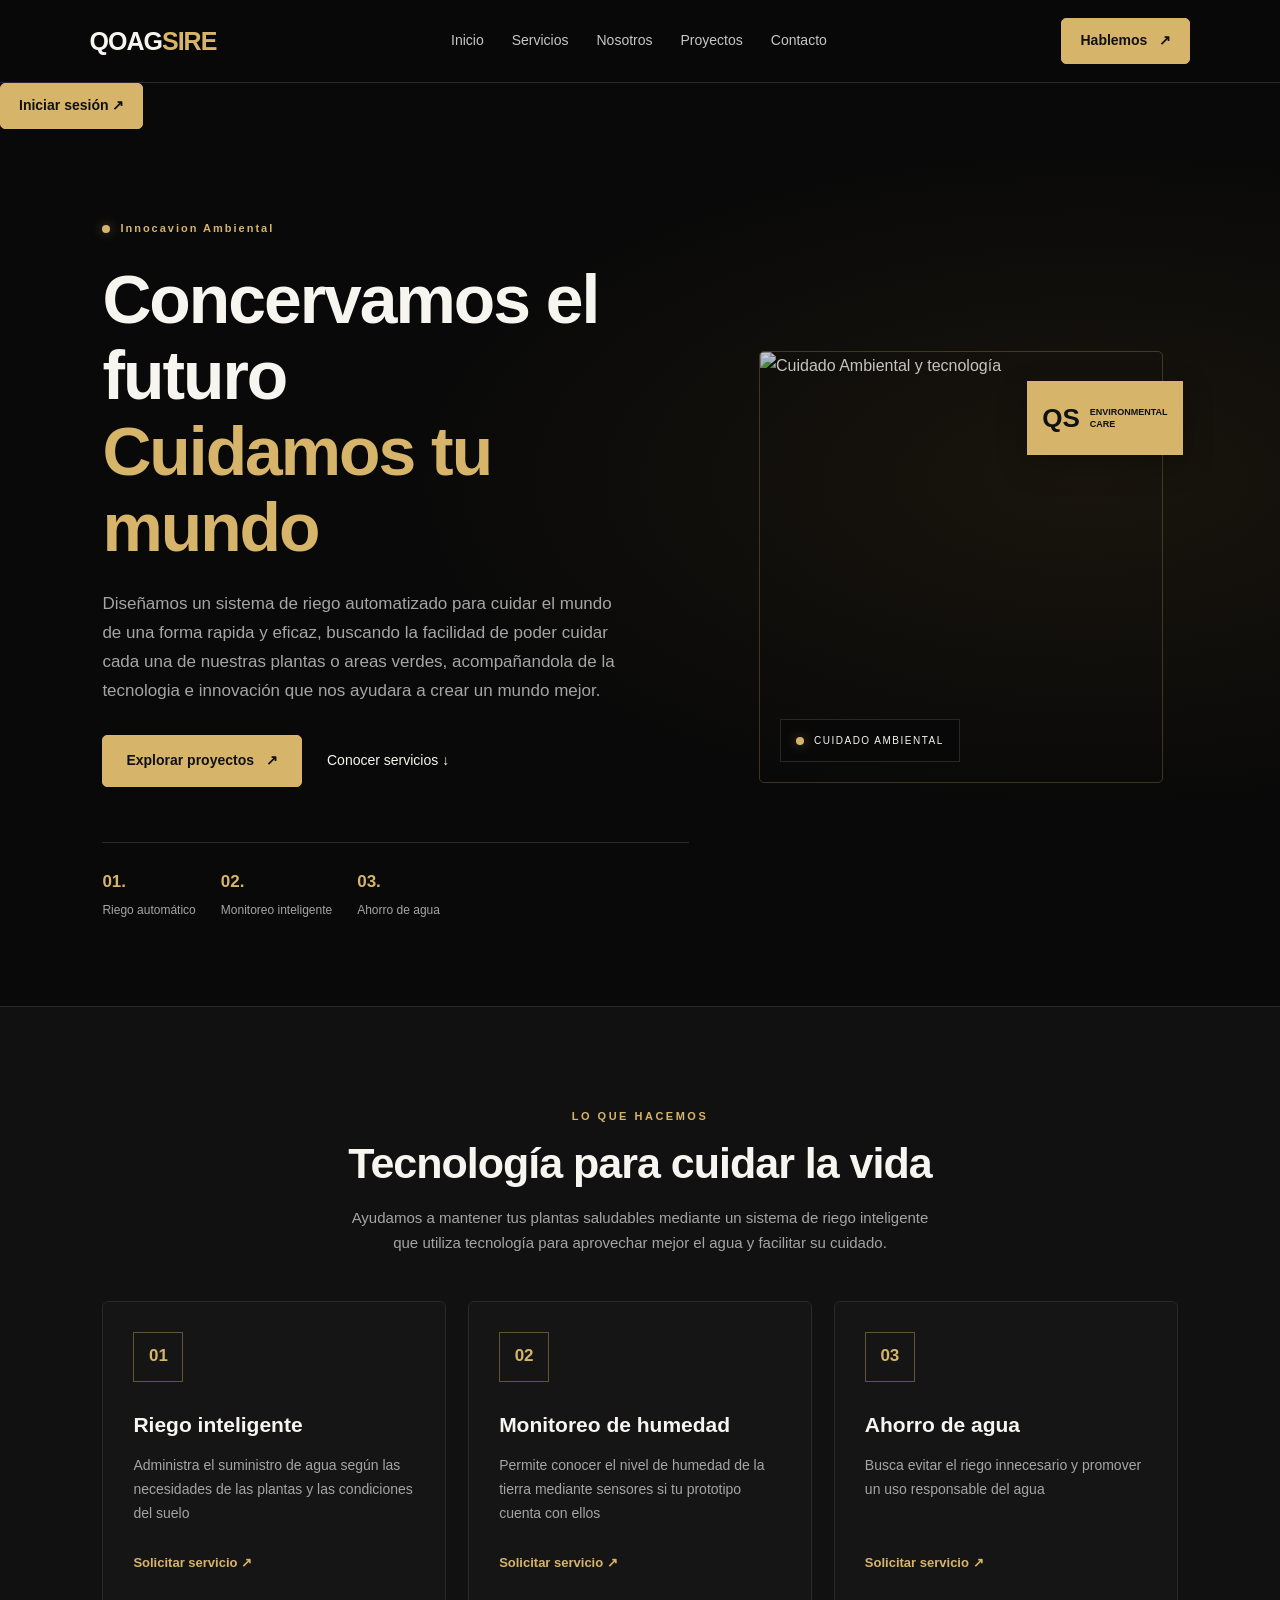
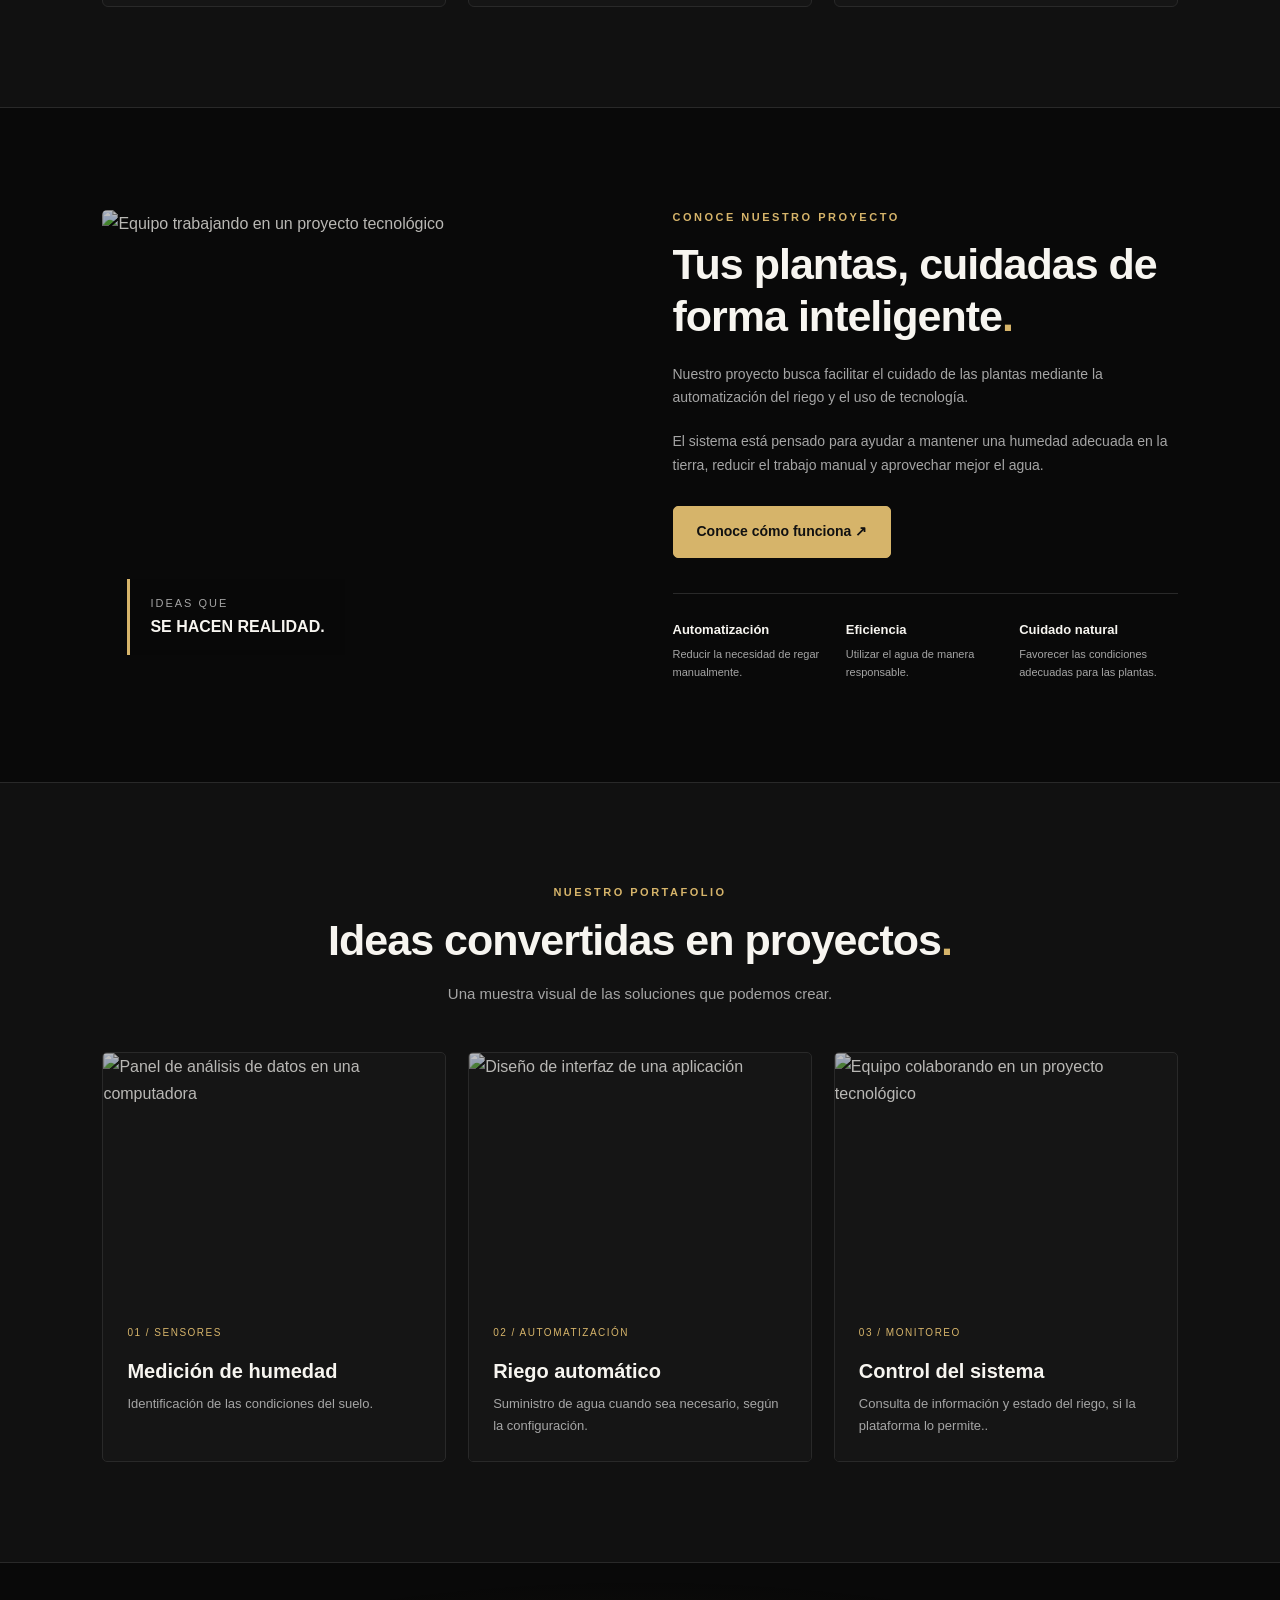
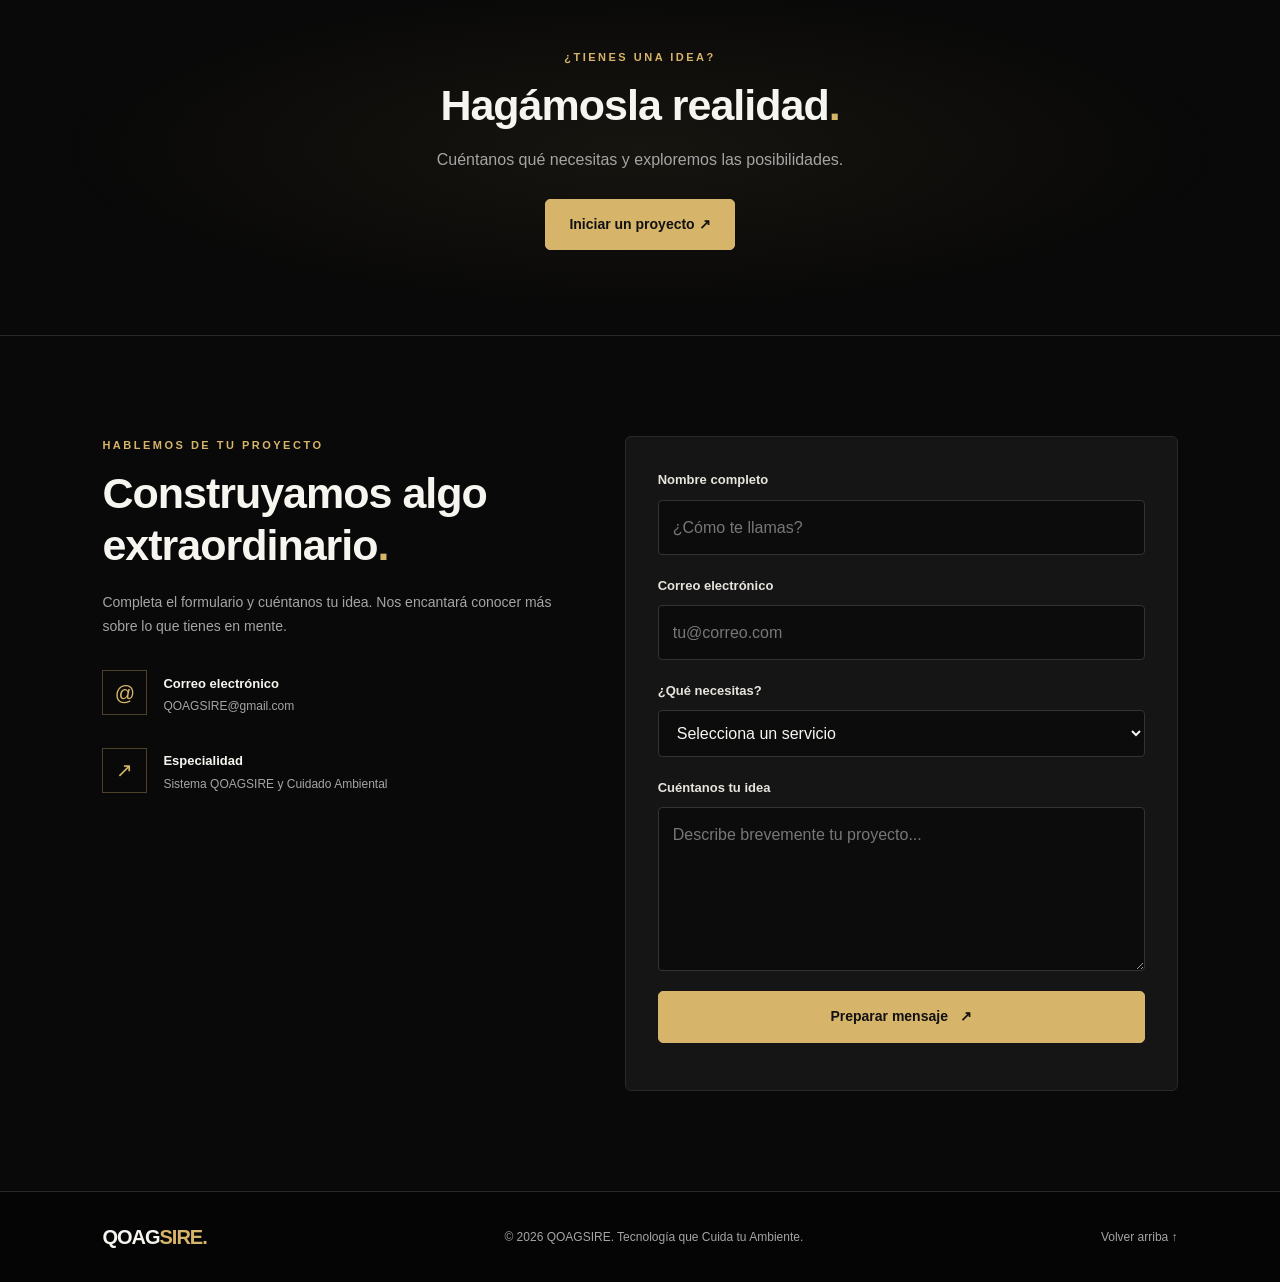
==== index.html @ a08742b4 "Add files via upload" ====
<!DOCTYPE html>
<html lang="es">
<head>
    <meta charset="UTF-8">
    <meta name="viewport" content="width=device-width, initial-scale=1.0">

    <meta name="description" content="Solucion para un mundo mejor, acompañado de nuestro sistema QOAGSIRE">

    <title>QOAGSIRE | Sistema de Riego Inteligente</title>

    <link rel="stylesheet" href="estilos.css">
    <script src="script.js" defer></script>
</head>
<body>

    <!-- ENCABEZADO -->
    <header class="encabezado">
        <a href="#inicio" class="logo">
            QOAG<span>SIRE</span>
        </a>

        <button class="menu-toggle" id="menuToggle"
            aria-label="Abrir menú" aria-expanded="false"
            aria-controls="navegacion">
            ☰
        </button>

        <nav id="navegacion" class="navegacion">
            <a href="#inicio">Inicio</a>
            <a href="#servicios">Servicios</a>
            <a href="#nosotros">Nosotros</a>
            <a href="#proyectos">Proyectos</a>
            <a href="#contacto">Contacto</a>
        </nav>

        <a href="#contacto" class="boton boton-header">
            Hablemos <span>↗</span>
        </a>
    </header>

    <!--login-->
    
<a href="login.html" class="boton boton-header">
    Iniciar sesión ↗
</a>


    <main>

        <!-- PORTADA -->
        <section id="inicio" class="portada">
            <div class="portada-contenido revelar">
                <p class="etiqueta">
                    <span class="punto"></span>
                    Innocavion Ambiental
                </p>

                <h1>
                    Concervamos el futuro
                    <span>Cuidamos tu mundo</span>
                </h1>

                <p class="descripcion">
                    Diseñamos un sistema de riego automatizado para cuidar el mundo de una forma rapida y eficaz,
                    buscando la facilidad de poder cuidar cada una de nuestras plantas o areas verdes, 
                    acompañandola de la tecnologia e innovación que nos ayudara a crear un mundo mejor.
                </p>

                <div class="portada-botones">
                    <a href="#proyectos" class="boton">
                        Explorar proyectos <span>↗</span>
                    </a>

                    <a href="#servicios" class="boton-secundario">
                        Conocer servicios ↓
                    </a>
                </div>

                <div class="portada-datos">
                    <div>
                        <strong>01.</strong>
                        <span>Riego automático</span>
                    </div>

                    <div>
                        <strong>02.</strong>
                        <span>Monitoreo inteligente</span>
                    </div>

                    <div>
                        <strong>03.</strong>
                        <span>Ahorro de agua</span>
                    </div>
                </div>
            </div>

            <div class="portada-visual revelar">
                <div class="marco-imagen">
                    <img
                        src="https://media.istockphoto.com/id/1500766268/photo/organic-raw-yellow-green-banana-pepper-paprika-chili-red-pepper-plant-or-spanish-sweet-pepper.jpg?s=1024x1024&w=is&k=20&c=n-nh-ItnEfvEACjZOKhyMUg0rPocKzIDNP1ilknoO7Y="
                        alt="Cuidado Ambiental y tecnología">

                    <div class="etiqueta-imagen">
                        <span class="punto"></span>
                        CUIDADO AMBIENTAL
                    </div>
                </div>

                <div class="insignia">
                    <span>QS</span>
                    <small>ENVIRONMENTAL <br>CARE</small>
                </div>
            </div>
        </section>

        <!-- SERVICIOS -->
        <section id="servicios" class="seccion">
            <div class="seccion-encabezado revelar">
                <p class="subtitulo">LO QUE HACEMOS</p>
                <h2>Tecnología para cuidar la vida</span></h2>
                <p>
                    Ayudamos a mantener tus plantas saludables mediante un sistema de riego inteligente 
                    que utiliza tecnología para aprovechar mejor el agua y facilitar su cuidado.
                </p>
            </div>

            <div class="servicios-grid">

                <article class="tarjeta-servicio revelar">
                    <div class="icono-servicio">01</div>
                    <h3>Riego inteligente</h3>
                    <p>
                        Administra el suministro de agua según las necesidades
                         de las plantas y las condiciones del suelo
                    </p>
                    <a href="#contacto">Solicitar servicio ↗</a>
                </article>

                <article class="tarjeta-servicio revelar">
                    <div class="icono-servicio">02</div>
                    <h3>Monitoreo de humedad</h3>
                    <p>
                        Permite conocer el nivel de humedad de la tierra
                        mediante sensores si tu prototipo cuenta con ellos
                    </p>
                    <a href="#contacto">Solicitar servicio ↗</a>
                </article>

                <article class="tarjeta-servicio revelar">
                    <div class="icono-servicio">03</div>
                    <h3>Ahorro de agua</h3>
                    <p>
                       Busca evitar el riego innecesario y 
                       promover un uso responsable del agua
                    </p>
                    <a href="#contacto">Solicitar servicio ↗</a>
                </article>

            </div>
        </section>

        <!-- NOSOTROS -->
        <section id="nosotros" class="seccion nosotros">
            <div class="nosotros-imagen revelar">
                <img
                    src="https://images.openai.com/static-rsc-4/y4ZoapEcRxzy3Zaz5CcUwp2MWsKFgywQ8sJ0XDRWKIO3CwWoBhJLuz4R4KBxwR6VkZf9068sAsBZdP-fmjCdEMvVgfy9eRplDqjEWT0Ustp3DeYEqK6CHjmgQqZOpYCxfe_U4qsqb6WVoMrZc4KodgNaPZKtlYD4nPnSR6OrSpud6HldMy3hx8yqAbGSPt1a?purpose=fullsize"
                    alt="Equipo trabajando en un proyecto tecnológico">

                <div class="imagen-texto">
                    <span>IDEAS QUE</span>
                    <strong>SE HACEN REALIDAD.</strong>
                </div>
            </div>

            <div class="nosotros-contenido revelar">
                <p class="subtitulo">CONOCE NUESTRO PROYECTO</p>

                <h2>Tus plantas, cuidadas de forma inteligente<span>.</span></h2>

                <p>
                    Nuestro proyecto busca facilitar el cuidado de las 
                    plantas mediante la automatización del riego y el uso
                    de tecnología.
                </p>

                <p>
                    El sistema está pensado para ayudar a mantener una 
                    humedad adecuada en la tierra, reducir el trabajo
                     manual y aprovechar mejor el agua.
                </p>

                <a href="#contacto" class="boton">
                    Conoce cómo funciona ↗
                </a>

                <div class="valores">
                    <div>
                        <strong>Automatización</strong>
                        <span>Reducir la necesidad de regar manualmente.</span>
                    </div>

                    <div>
                        <strong>Eficiencia</strong>
                        <span>Utilizar el agua de manera responsable.</span>
                    </div>

                    <div>
                        <strong>Cuidado natural</strong>
                        <span>Favorecer las condiciones adecuadas para las plantas.</span>
                    </div>
                </div>
            </div>
        </section>

        <!-- GALERÍA -->
        <section id="proyectos" class="seccion proyectos">
            <div class="seccion-encabezado revelar">
                <p class="subtitulo">NUESTRO PORTAFOLIO</p>
                <h2>Ideas convertidas en proyectos<span>.</span></h2>
                <p>
                    Una muestra visual de las soluciones 
                    que podemos crear.
                </p>
            </div>

            <div class="galeria-grid">

                <article class="proyecto revelar">
                    <img
                        src="https://images.unsplash.com/photo-1584795962384-dce385272216?q=80&w=1170&auto=format&fit=crop&ixlib=rb-4.1.0&ixid=NHwxMjA3fDA%3D"
                        alt="Panel de análisis de datos en una computadora">

                    <div class="proyecto-info">
                        <span>01 / SENSORES</span>
                        <h3>Medición de humedad</h3>
                        <p>Identificación de las condiciones del suelo.</p>
                    </div>
                </article>

                <article class="proyecto revelar">
                    <img
                        src="https://images.openai.com/static-rsc-4/z1ifjXyvnVOhGvXOZei2ZFw0_M53bPoxzUKDZ35w1fDGdtI8jJJ6zKUeqRMXHQ7sBxbQj4J2KkaKjra_r8kSjB2IQbW0focu_udap46n48kshOAqfUznbj3CQNwLtKSnn9oq_-JpwvAPXJpq5F-L1KsLW-cEwXYJDgBHTxNvyf2teF22qUtSO9HZ_J0TIY3A?purpose=fullsize"
                        alt="Diseño de interfaz de una aplicación">

                    <div class="proyecto-info">
                        <span>02 / AUTOMATIZACIÓN</span>
                        <h3>Riego automático</h3>
                        <p>Suministro de agua cuando sea necesario, según la configuración.</p>
                    </div>
                </article>

                <article class="proyecto revelar">
                    <img
                        src="https://images.openai.com/static-rsc-4/fBe56Xi8bEjNQ_Nf5MDHjgOpghKB5NxROQwAL27-KJmYs4fmdafgrvT7xjKOcKMCl7g5ajBNZRGPTV-uGKLSqDfB4xz4tvkuZHS9wce1yWqo-c92pj1Esj-y_u2XgZyqH8sGeMRe-tIakl6FjbnlIdH-n4QIBYzxp2i6LThbyRCT92qa7lNK1oxsmc7QO_KV?purpose=fullsize"
                        alt="Equipo colaborando en un proyecto tecnológico">

                    <div class="proyecto-info">
                        <span>03 / MONITOREO</span>
                        <h3>Control del sistema</h3>
                        <p>Consulta de información y estado del riego, si la plataforma lo permite..</p>
                    </div>
                </article>

            </div>
        </section>

        <!-- LLAMADA A LA ACCIÓN -->
        <section class="llamada revelar">
            <p class="subtitulo">¿TIENES UNA IDEA?</p>
            <h2>Hagámosla realidad<span>.</span></h2>
            <p>
                Cuéntanos qué necesitas y exploremos las posibilidades.
            </p>
            <a href="#contacto" class="boton">
                Iniciar un proyecto ↗
            </a>
        </section>

        <!-- CONTACTO -->
        <section id="contacto" class="seccion contacto">
            <div class="contacto-info revelar">
                <p class="subtitulo">HABLEMOS DE TU PROYECTO</p>
                <h2>Construyamos algo extraordinario<span>.</span></h2>

                <p>
                    Completa el formulario y cuéntanos tu idea.
                    Nos encantará conocer más sobre lo que tienes
                    en mente.
                </p>

                <div class="contacto-detalle">
                    <span class="detalle-icono">@</span>
                    <div>
                        <strong>Correo electrónico</strong>
                        <p>QOAGSIRE@gmail.com</p>
                    </div>
                </div>

                <div class="contacto-detalle">
                    <span class="detalle-icono">↗</span>
                    <div>
                        <strong>Especialidad</strong>
                        <p>Sistema QOAGSIRE y Cuidado Ambiental</p>
                    </div>
                </div>
            </div>

            <form id="formularioContacto" class="formulario revelar">
                <div class="campo">
                    <label for="nombre">Nombre completo</label>
                    <input
                        type="text"
                        id="nombre"
                        name="nombre"
                        placeholder="¿Cómo te llamas?"
                        autocomplete="name"
                        required>
                </div>

                <div class="campo">
                    <label for="correo">Correo electrónico</label>
                    <input
                        type="email"
                        id="correo"
                        name="correo"
                        placeholder="tu@correo.com"
                        autocomplete="email"
                        required>
                </div>

                <div class="campo">
                    <label for="servicio">¿Qué necesitas?</label>
                    <select id="servicio" name="servicio" required>
                        <option value="">Selecciona un servicio</option>
                        <option value="Desarrollo de estructura">Desarrollo de estructura </option>
                        <option value="Diseños ">Diseños </option>
                        <option value="Sistemas de riego">Sistemas de riego</option>
                        <option value="Otro proyecto">Otro proyecto</option>
                    </select>
                </div>

                <div class="campo">
                    <label for="mensaje">Cuéntanos tu idea</label>
                    <textarea
                        id="mensaje"
                        name="mensaje"
                        rows="5"
                        placeholder="Describe brevemente tu proyecto..."
                        required></textarea>
                </div>

                <button type="submit" class="boton boton-enviar">
                    Preparar mensaje <span>↗</span>
                </button>

                <p id="respuesta" role="status" aria-live="polite"></p>
            </form>
        </section>

    </main>

    <!-- PIE DE PÁGINA -->
    <footer class="pie">
        <a href="#inicio" class="logo">QOAG<span>SIRE.</span></a>

        <p>
            © <span id="anio"></span> QOAGSIRE.
            Tecnología que Cuida tu Ambiente.
        </p>

        <a href="#inicio" class="volver-arriba">Volver arriba ↑</a>
    </footer>
    

</body>
</html>
---- estilos.css ----
/* =========================
   1. CONFIGURACION GENERAL
========================= */

:root {
    --fondo: #090909;
    --fondo-secundario: #111111;
    --tarjeta: #151515;
    --dorado: #d6b46a;
    --dorado-claro: #f0d99c;
    --blanco: #f7f5f0;
    --gris: #a5a5a5;
    --borde: #292929;
}

* {
    margin: 0;
    padding: 0;
    box-sizing: border-box;
    scroll-behavior: smooth;
}

body {
    background: var(--fondo);
    color: var(--blanco);
    font-family: "Segoe UI", Arial, sans-serif;
    line-height: 1.7;
    overflow-x: hidden;
}

a {
    color: inherit;
    text-decoration: none;
}

button,
input,
textarea,
select {
    font: inherit;
}

img {
    display: block;
    width: 100%;
    object-fit: cover;
}

::selection {
    background: var(--dorado);
    color: #090909;
}

/* =========================
   2. ENCABEZADO
========================= */

.encabezado {
    position: sticky;
    top: 0;
    z-index: 100;
    display: flex;
    justify-content: space-between;
    align-items: center;
    gap: 25px;
    padding: 18px 7%;
    background: rgba(9, 9, 9, 0.92);
    border-bottom: 1px solid var(--borde);
    backdrop-filter: blur(16px);
}

.logo {
    font-size: 25px;
    font-weight: 850;
    letter-spacing: -1px;
    white-space: nowrap;
}

.logo span {
    color: var(--dorado);
}

.navegacion {
    display: flex;
    align-items: center;
    gap: 28px;
}

.navegacion a {
    color: #c6c6c6;
    font-size: 14px;
    transition: color 0.3s;
}

.navegacion a:hover {
    color: var(--dorado);
}

.menu-toggle {
    display: none;
    background: transparent;
    color: var(--dorado);
    border: 1px solid var(--borde);
    border-radius: 8px;
    padding: 6px 12px;
    font-size: 24px;
    cursor: pointer;
}

/* =========================
   3. BOTONES
========================= */

.boton {
    display: inline-flex;
    align-items: center;
    justify-content: center;
    gap: 12px;
    padding: 13px 23px;
    background: var(--dorado);
    color: #111111;
    border: 1px solid var(--dorado);
    border-radius: 5px;
    font-weight: 750;
    font-size: 14px;
    cursor: pointer;
    transition: background 0.3s, transform 0.3s,
                box-shadow 0.3s;
}

.boton:hover {
    background: var(--dorado-claro);
    transform: translateY(-3px);
    box-shadow: 0 8px 25px #d6b46a20;
}

.boton-secundario {
    display: inline-flex;
    align-items: center;
    gap: 8px;
    color: var(--blanco);
    font-size: 14px;
    transition: color 0.3s;
}

.boton-secundario:hover {
    color: var(--dorado);
}

.boton-header {
    padding: 10px 18px;
}

/* =========================
   4. PORTADA
========================= */

.portada {
    min-height: 630px;
    display: grid;
    grid-template-columns: 1.15fr 0.85fr;
    align-items: center;
    gap: 55px;
    padding: 85px 8%;
    background:
        radial-gradient(
            ellipse at 85% 40%,
            #9a77321c,
            transparent 45%
        ),
        var(--fondo);
}

.etiqueta {
    display: inline-flex;
    align-items: center;
    gap: 10px;
    margin-bottom: 24px;
    color: var(--dorado);
    font-size: 11px;
    font-weight: 800;
    letter-spacing: 2px;
}

.punto {
    width: 8px;
    height: 8px;
    display: inline-block;
    flex-shrink: 0;
    background: var(--dorado);
    border-radius: 50%;
    box-shadow: 0 0 12px #d6b46a70;
}

.portada h1 {
    max-width: 720px;
    font-size: clamp(40px, 5.3vw, 68px);
    line-height: 1.12;
    letter-spacing: -2px;
    font-weight: 800;
}

.portada h1 span {
    display: block;
    color: var(--dorado);
}

.descripcion {
    max-width: 520px;
    margin-top: 24px;
    color: var(--gris);
    font-size: 17px;
}

.portada-botones {
    display: flex;
    align-items: center;
    flex-wrap: wrap;
    gap: 25px;
    margin-top: 30px;
}

.portada-datos {
    display: flex;
    flex-wrap: wrap;
    gap: 25px;
    margin-top: 55px;
    padding-top: 25px;
    border-top: 1px solid var(--borde);
}

.portada-datos div {
    display: flex;
    flex-direction: column;
    gap: 3px;
}

.portada-datos strong {
    color: var(--dorado);
    font-size: 17px;
}

.portada-datos span {
    color: var(--gris);
    font-size: 12px;
}

/* Imagen principal */

.portada-visual {
    position: relative;
    padding: 15px;
}

.marco-imagen {
    position: relative;
    overflow: hidden;
    border: 1px solid #d6b46a40;
    border-radius: 5px;
}

.marco-imagen img {
    height: 430px;
    filter: brightness(0.8);
    transition: transform 0.8s;
}

.marco-imagen:hover img {
    transform: scale(1.06);
}

.etiqueta-imagen {
    position: absolute;
    bottom: 20px;
    left: 20px;
    display: flex;
    align-items: center;
    gap: 10px;
    padding: 12px 15px;
    background: #090909d9;
    border: 1px solid #ffffff20;
    font-size: 10px;
    letter-spacing: 1.5px;
}

.insignia {
    position: absolute;
    right: -5px;
    top: 45px;
    display: flex;
    align-items: center;
    gap: 10px;
    padding: 15px;
    background: var(--dorado);
    color: #111111;
    box-shadow: 0 10px 30px #00000040;
}

.insignia span {
    font-size: 26px;
    font-weight: 900;
}

.insignia small {
    font-size: 9px;
    font-weight: 800;
    line-height: 1.4;
}

/* =========================
   5. SECCIONES
========================= */

.seccion {
    padding: 100px 8%;
}

.seccion-encabezado {
    max-width: 750px;
    margin: 0 auto 45px;
    text-align: center;
}

.subtitulo {
    color: var(--dorado);
    font-size: 11px;
    font-weight: 800;
    letter-spacing: 2.5px;
    margin-bottom: 13px;
}

.seccion h2,
.nosotros h2,
.contacto h2,
.llamada h2 {
    font-size: clamp(29px, 4vw, 43px);
    line-height: 1.2;
    letter-spacing: -1px;
}

.seccion h2 span,
.nosotros h2 span,
.contacto h2 span,
.llamada h2 span {
    color: var(--dorado);
}

.seccion-encabezado > p:last-child {
    max-width: 600px;
    margin: 15px auto 0;
    color: var(--gris);
    font-size: 15px;
}

/* =========================
   6. SERVICIOS
========================= */

#servicios {
    background: var(--fondo-secundario);
    border-top: 1px solid var(--borde);
    border-bottom: 1px solid var(--borde);
}

.servicios-grid {
    display: grid;
    grid-template-columns: repeat(3, minmax(0, 1fr));
    gap: 22px;
}

.tarjeta-servicio {
    padding: 30px;
    background: var(--tarjeta);
    border: 1px solid var(--borde);
    border-radius: 6px;
    transition: border-color 0.3s, transform 0.3s,
                background 0.3s;
}

.tarjeta-servicio:hover {
    transform: translateY(-7px);
    border-color: #d6b46a80;
    background: #1a1916;
}

.icono-servicio {
    display: flex;
    align-items: center;
    justify-content: center;
    width: 50px;
    height: 50px;
    margin-bottom: 25px;
    color: var(--dorado);
    border: 1px solid #d6b46a65;
    font-size: 17px;
    font-weight: 800;
}

.tarjeta-servicio h3 {
    font-size: 21px;
    margin-bottom: 12px;
}

.tarjeta-servicio p {
    min-height: 78px;
    color: var(--gris);
    font-size: 14px;
}

.tarjeta-servicio a {
    display: inline-block;
    margin-top: 20px;
    color: var(--dorado);
    font-size: 13px;
    font-weight: 700;
}

/* =========================
   7. NOSOTROS
========================= */

.nosotros {
    display: grid;
    grid-template-columns: 1fr 1fr;
    align-items: center;
    gap: 65px;
}

.nosotros-imagen {
    position: relative;
}

.nosotros-imagen img {
    height: 470px;
    border-radius: 5px;
    filter: brightness(0.75);
}

.imagen-texto {
    position: absolute;
    left: 25px;
    bottom: 25px;
    display: flex;
    flex-direction: column;
    padding: 15px 20px;
    background: #090909dd;
    border-left: 3px solid var(--dorado);
}

.imagen-texto span {
    color: var(--gris);
    font-size: 11px;
    letter-spacing: 2px;
}

.imagen-texto strong {
    font-size: 16px;
}

.nosotros-contenido > p:not(.subtitulo) {
    margin-top: 20px;
    color: var(--gris);
    font-size: 14px;
}

.nosotros-contenido > .boton {
    margin-top: 28px;
}

.valores {
    display: grid;
    grid-template-columns: repeat(3, minmax(0, 1fr));
    gap: 15px;
    margin-top: 35px;
    padding-top: 25px;
    border-top: 1px solid var(--borde);
}

.valores div {
    display: flex;
    flex-direction: column;
    gap: 4px;
}

.valores strong {
    font-size: 13px;
}

.valores span {
    color: var(--gris);
    font-size: 11px;
}

/* =========================
   8. GALERIA
========================= */

.proyectos {
    background: var(--fondo-secundario);
    border-top: 1px solid var(--borde);
}

.galeria-grid {
    display: grid;
    grid-template-columns: repeat(3, minmax(0, 1fr));
    gap: 22px;
}

.proyecto {
    overflow: hidden;
    background: var(--tarjeta);
    border: 1px solid var(--borde);
    border-radius: 5px;
    transition: transform 0.35s, border-color 0.35s;
}

.proyecto:hover {
    transform: translateY(-6px);
    border-color: var(--dorado);
}

.proyecto img {
    height: 240px;
    filter: brightness(0.75) grayscale(20%);
    transition: transform 0.6s, filter 0.6s;
}

.proyecto:hover img {
    transform: scale(1.06);
    filter: brightness(0.95) grayscale(0%);
}

.proyecto-info {
    position: relative;
    z-index: 1;
    padding: 24px;
    background: var(--tarjeta);
}

.proyecto-info span {
    color: var(--dorado);
    font-size: 10px;
    letter-spacing: 1.5px;
}

.proyecto-info h3 {
    margin-top: 10px;
    font-size: 20px;
}

.proyecto-info p {
    margin-top: 5px;
    color: var(--gris);
    font-size: 13px;
}

/* =========================
   9. LLAMADA A LA ACCION
========================= */

.llamada {
    padding: 85px 8%;
    text-align: center;
    border-top: 1px solid var(--borde);
    border-bottom: 1px solid var(--borde);
    background:
        radial-gradient(
            ellipse at center,
            #d6b46a12,
            transparent 65%
        );
}

.llamada > p:not(.subtitulo) {
    margin: 15px 0 25px;
    color: var(--gris);
}

/* =========================
   10. CONTACTO
========================= */

.contacto {
    display: grid;
    grid-template-columns: 0.9fr 1.1fr;
    align-items: start;
    gap: 70px;
}

.contacto-info > p:not(.subtitulo) {
    margin-top: 20px;
    color: var(--gris);
    font-size: 14px;
}

.contacto-detalle {
    display: flex;
    align-items: center;
    gap: 16px;
    margin-top: 30px;
}

.detalle-icono {
    display: flex;
    align-items: center;
    justify-content: center;
    flex-shrink: 0;
    width: 45px;
    height: 45px;
    color: var(--dorado);
    border: 1px solid #d6b46a55;
    font-size: 20px;
}

.contacto-detalle strong {
    font-size: 13px;
}

.contacto-detalle p {
    color: var(--gris);
    font-size: 12px;
    overflow-wrap: anywhere;
}

.formulario {
    padding: 32px;
    background: var(--tarjeta);
    border: 1px solid var(--borde);
    border-radius: 6px;
}

.campo {
    display: flex;
    flex-direction: column;
    gap: 8px;
    margin-bottom: 20px;
}

.campo label {
    color: #e7e4dd;
    font-size: 13px;
    font-weight: 650;
}

.campo input,
.campo textarea,
.campo select {
    width: 100%;
    padding: 13px 14px;
    background: #0c0c0c;
    color: var(--blanco);
    border: 1px solid #333333;
    border-radius: 4px;
    outline: none;
    transition: border-color 0.3s, box-shadow 0.3s;
}

.campo input::placeholder,
.campo textarea::placeholder {
    color: #777777;
}

.campo select {
    color-scheme: dark;
}

.campo input:focus,
.campo textarea:focus,
.campo select:focus {
    border-color: var(--dorado);
    box-shadow: 0 0 0 3px #d6b46a15;
}

.campo textarea {
    resize: vertical;
    min-height: 130px;
}

.boton-enviar {
    width: 100%;
}

#respuesta {
    margin-top: 15px;
    color: var(--dorado-claro);
    font-size: 13px;
    overflow-wrap: anywhere;
}

/* =========================
   11. PIE DE PAGINA
========================= */

.pie {
    display: flex;
    justify-content: space-between;
    align-items: center;
    flex-wrap: wrap;
    gap: 20px;
    padding: 28px 8%;
    background: #050505;
    border-top: 1px solid var(--borde);
}

.pie .logo {
    font-size: 20px;
}

.pie p,
.volver-arriba {
    color: var(--gris);
    font-size: 12px;
}

.volver-arriba:hover {
    color: var(--dorado);
}

/* =========================
   12. ANIMACIONES
========================= */

.revelar {
    opacity: 0;
    transform: translateY(25px);
    transition: opacity 0.8s ease, transform 0.8s ease;
}

.revelar.visible {
    opacity: 1;
    transform: translateY(0);
}

.portada-visual {
    animation: entradaImagen 1s ease both;
}

.insignia {
    animation: flotar 4s ease-in-out infinite;
}

@keyframes entradaImagen {
    from {
        opacity: 0;
        transform: translateX(25px);
    }

    to {
        opacity: 1;
        transform: translateX(0);
    }
}

@keyframes flotar {
    0%, 100% {
        transform: translateY(0);
    }

    50% {
        transform: translateY(-8px);
    }
}

/* =========================
   13. DISEÑO RESPONSIVO
========================= */

@media (max-width: 1050px) {
    .encabezado {
        padding-left: 4%;
        padding-right: 4%;
        gap: 15px;
    }

    .navegacion {
        gap: 15px;
    }

    .portada,
    .nosotros,
    .contacto {
        gap: 35px;
    }

    .portada {
        padding-left: 5%;
        padding-right: 5%;
    }

    .seccion {
        padding-left: 5%;
        padding-right: 5%;
    }
}

@media (max-width: 780px) {
    .encabezado {
        flex-wrap: wrap;
    }

    .menu-toggle {
        display: block;
        order: 2;
        margin-left: auto;
    }

    .boton-header {
        display: none;
    }

    .navegacion {
        display: none;
        order: 3;
        width: 100%;
        flex-direction: column;
        align-items: stretch;
        gap: 0;
    }

    .navegacion.abierto {
        display: flex;
    }

    .navegacion a {
        padding: 12px 0;
        border-top: 1px solid var(--borde);
    }

    .portada {
        grid-template-columns: 1fr;
        padding: 70px 7%;
    }

    .portada-visual {
        max-width: 550px;
        width: 100%;
        margin: 0 auto;
    }

    .marco-imagen img {
        height: 350px;
    }

    .servicios-grid,
    .galeria-grid {
        grid-template-columns: repeat(2, minmax(0, 1fr));
    }

    .nosotros,
    .contacto {
        grid-template-columns: 1fr;
    }

    .nosotros-imagen img {
        height: 380px;
    }

    .contacto {
        gap: 35px;
    }

    .tarjeta-servicio p {
        min-height: auto;
    }
}

@media (max-width: 520px) {
    .logo {
        font-size: 22px;
    }

    .portada {
        padding-top: 55px;
        padding-bottom: 55px;
    }

    .portada h1 {
        font-size: 42px;
        letter-spacing: -1.5px;
    }

    .descripcion {
        font-size: 15px;
    }

    .portada-datos {
        gap: 18px;
    }

    .portada-datos div {
        flex: 1 1 100px;
    }

    .portada-visual {
        padding: 8px;
    }

    .marco-imagen img {
        height: 290px;
    }

    .insignia {
        right: -4px;
        top: 25px;
    }

    .seccion {
        padding: 70px 6%;
    }

    .servicios-grid,
    .galeria-grid {
        grid-template-columns: 1fr;
    }

    .proyecto img {
        height: 230px;
    }

    .nosotros-imagen img {
        height: 300px;
    }

    .valores {
        gap: 10px;
    }

    .valores strong {
        font-size: 11px;
    }

    .valores span {
        font-size: 10px;
    }

    .formulario {
        padding: 22px 17px;
    }

    .llamada {
        padding: 65px 6%;
    }

    .pie {
        flex-direction: column;
        text-align: center;
    }
}

/* Accesibilidad: reducir movimiento si el usuario lo prefiere */

@media (prefers-reduced-motion: reduce) {
    *,
    *::before,
    *::after {
        scroll-behavior: auto !important;
        animation-duration: 0.01ms !important;
        animation-iteration-count: 1 !important;
        transition-duration: 0.01ms !important;
    }

    .revelar {
        opacity: 1;
        transform: none;
    }
}
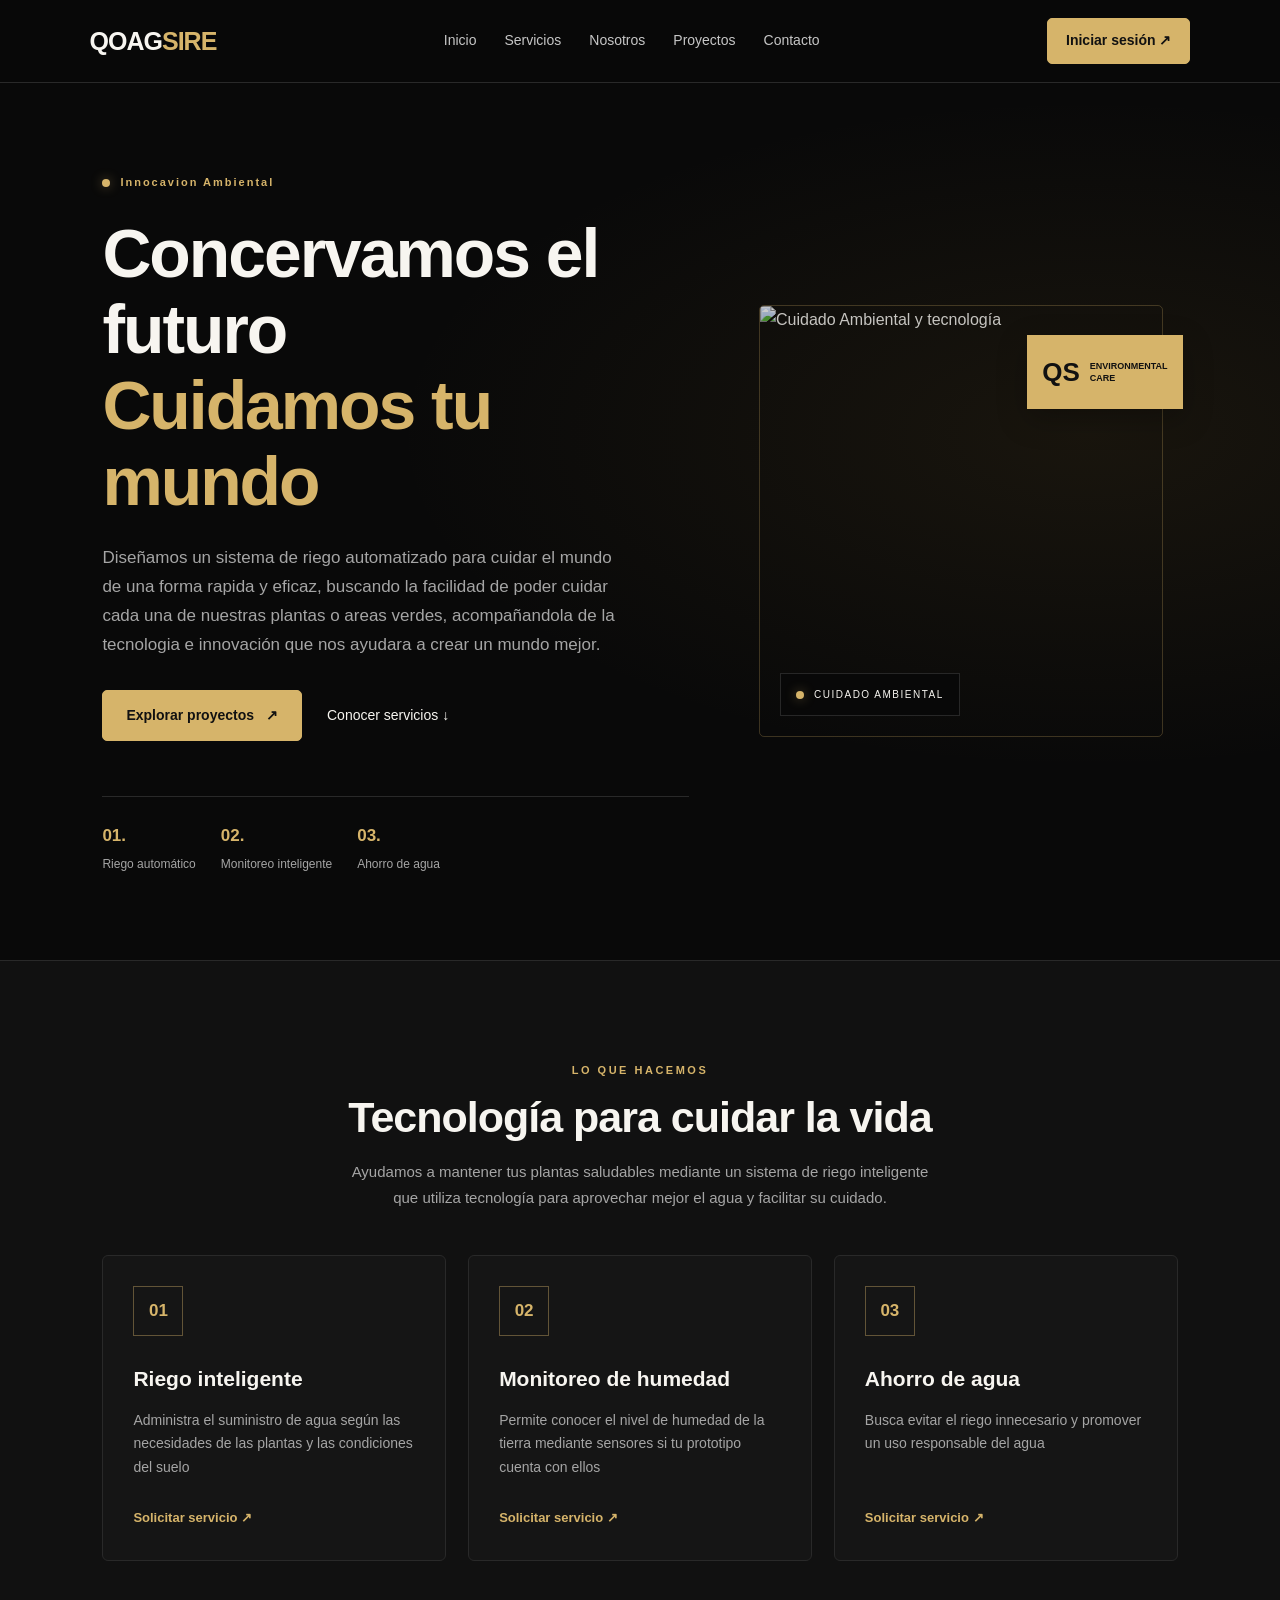
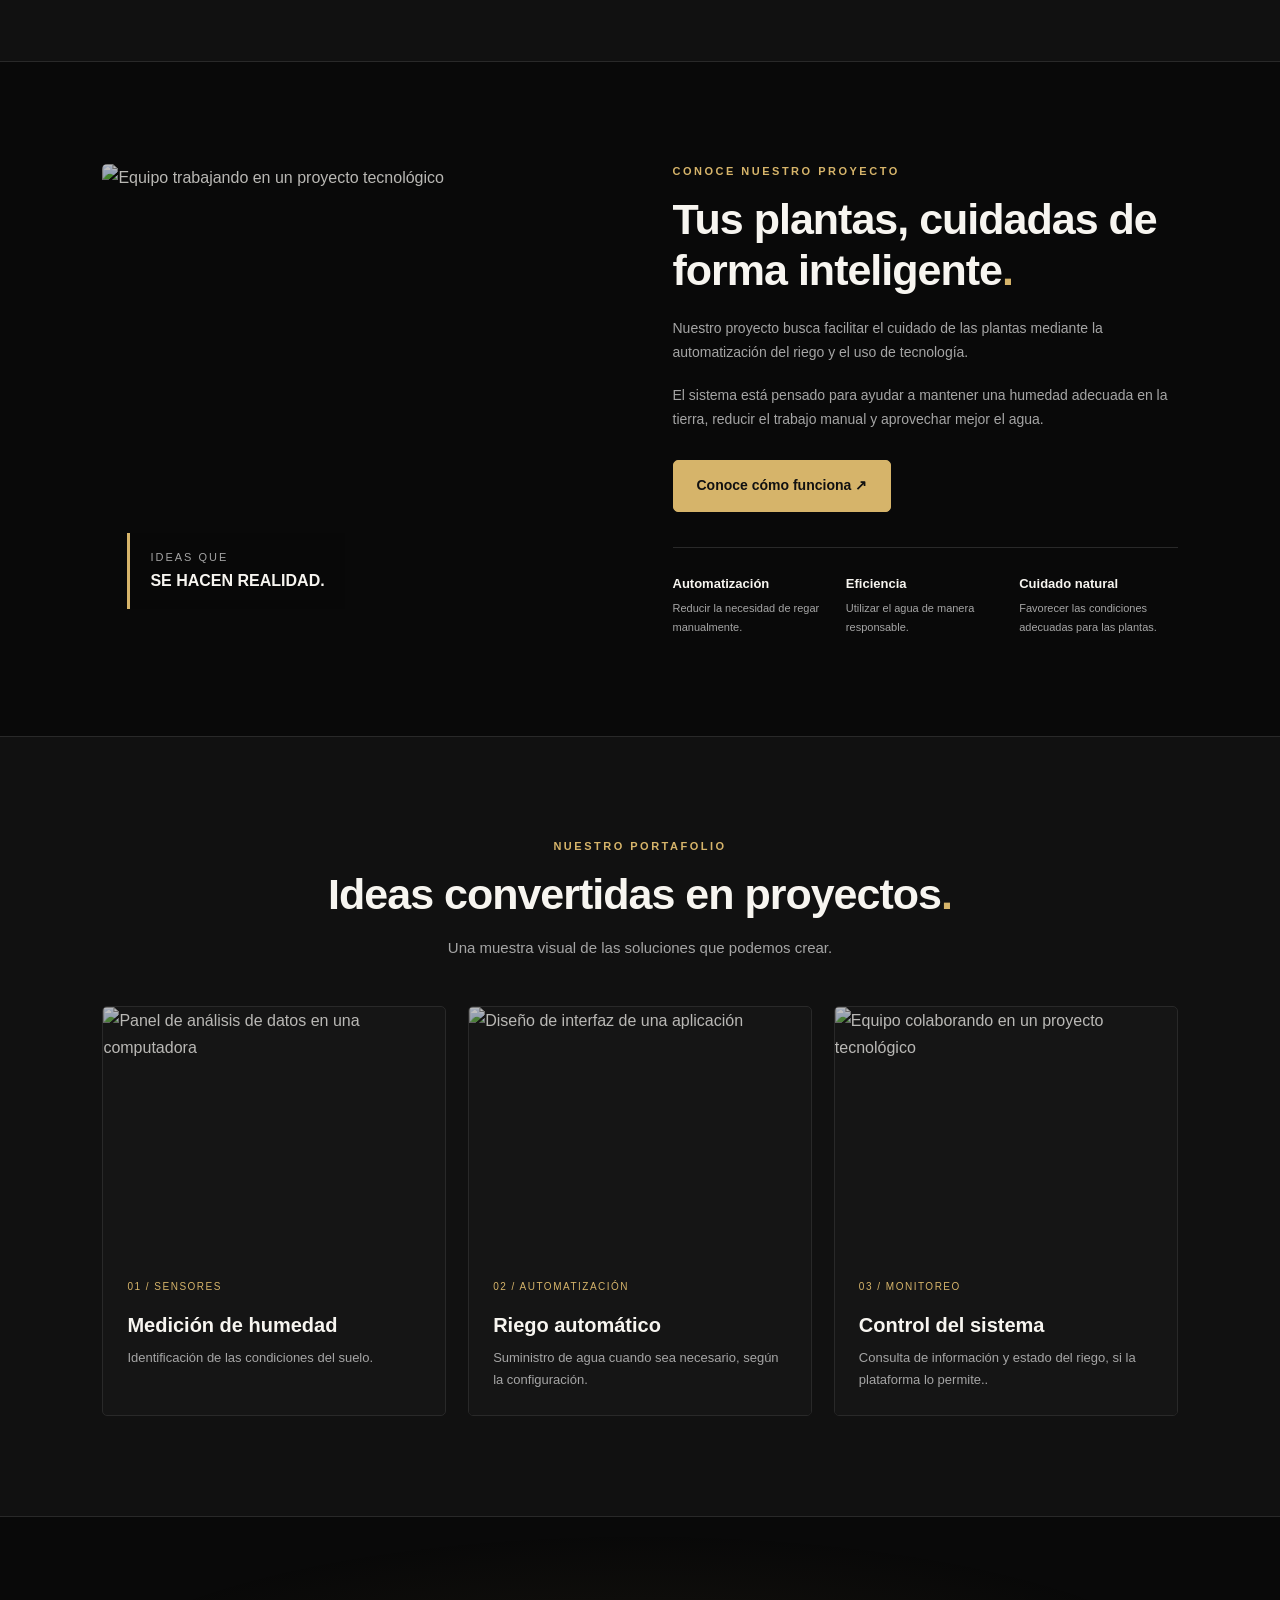
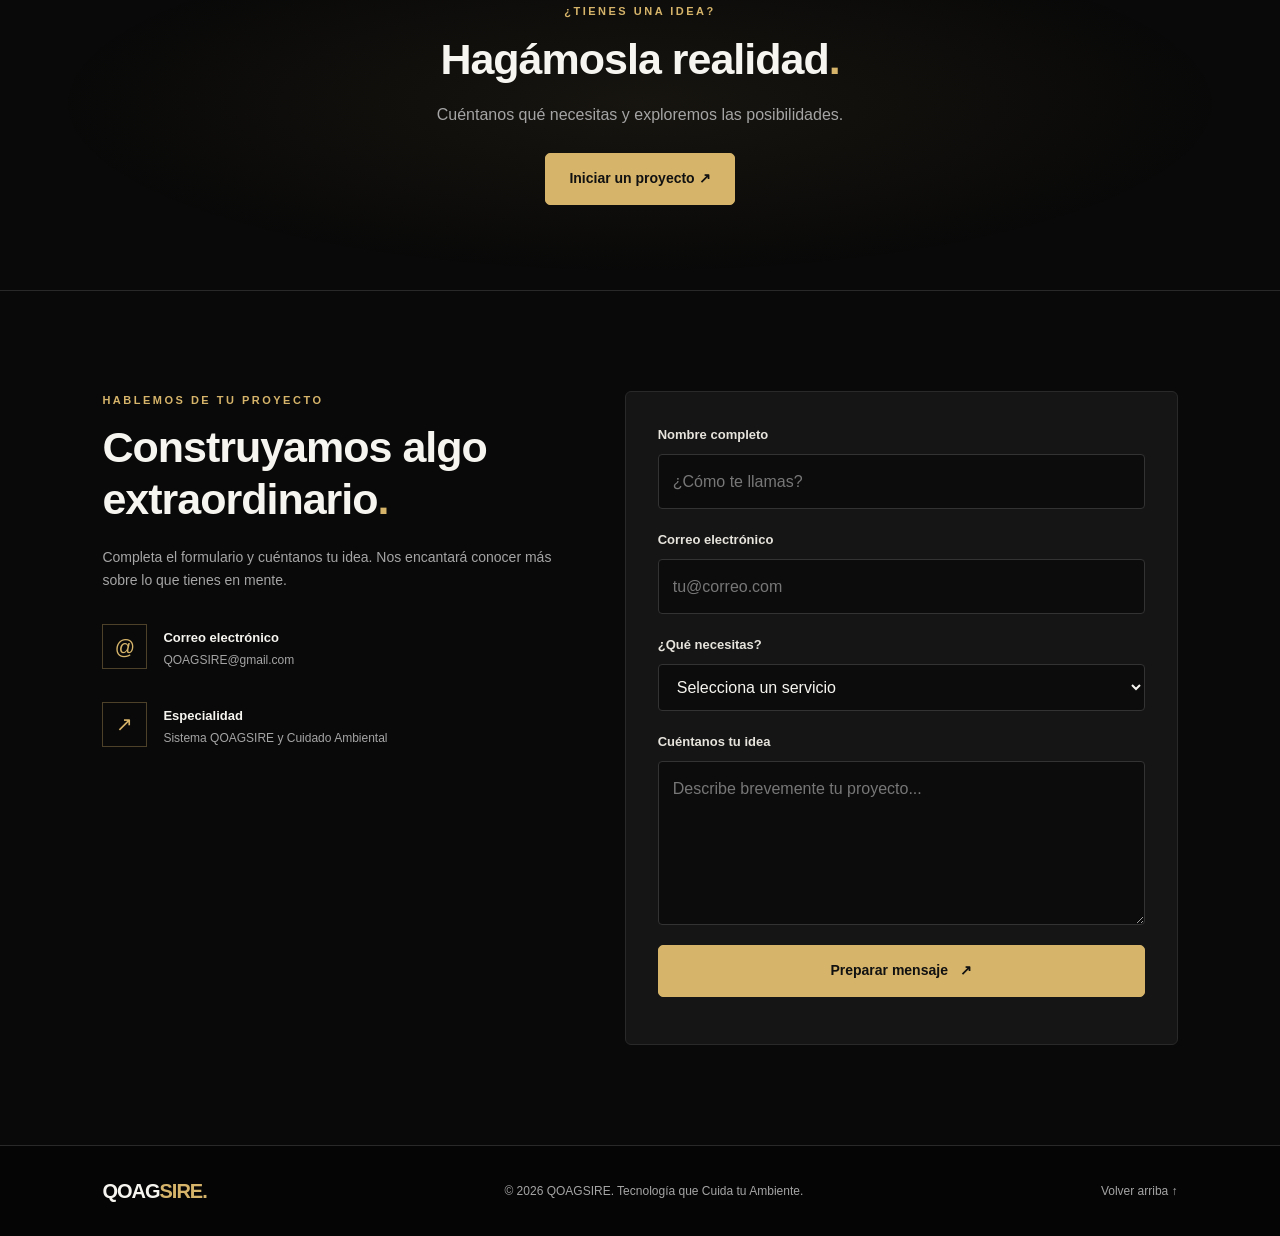
==== commit c85b39ef: "Fix HTML formatting and structure" ====
--- a/index.html
+++ b/index.html
@@ -33,18 +33,18 @@
             <a href="#contacto">Contacto</a>
         </nav>
 
-        <a href="#contacto" class="boton boton-header">
-            Hablemos <span>↗</span>
-        </a>
-    </header>
-
-    <!--login-->
+       
+
+         <!--login-->
     
 <a href="login.html" class="boton boton-header">
     Iniciar sesión ↗
 </a>
 
 
+    </header>
+
+   
     <main>
 
         <!-- PORTADA -->
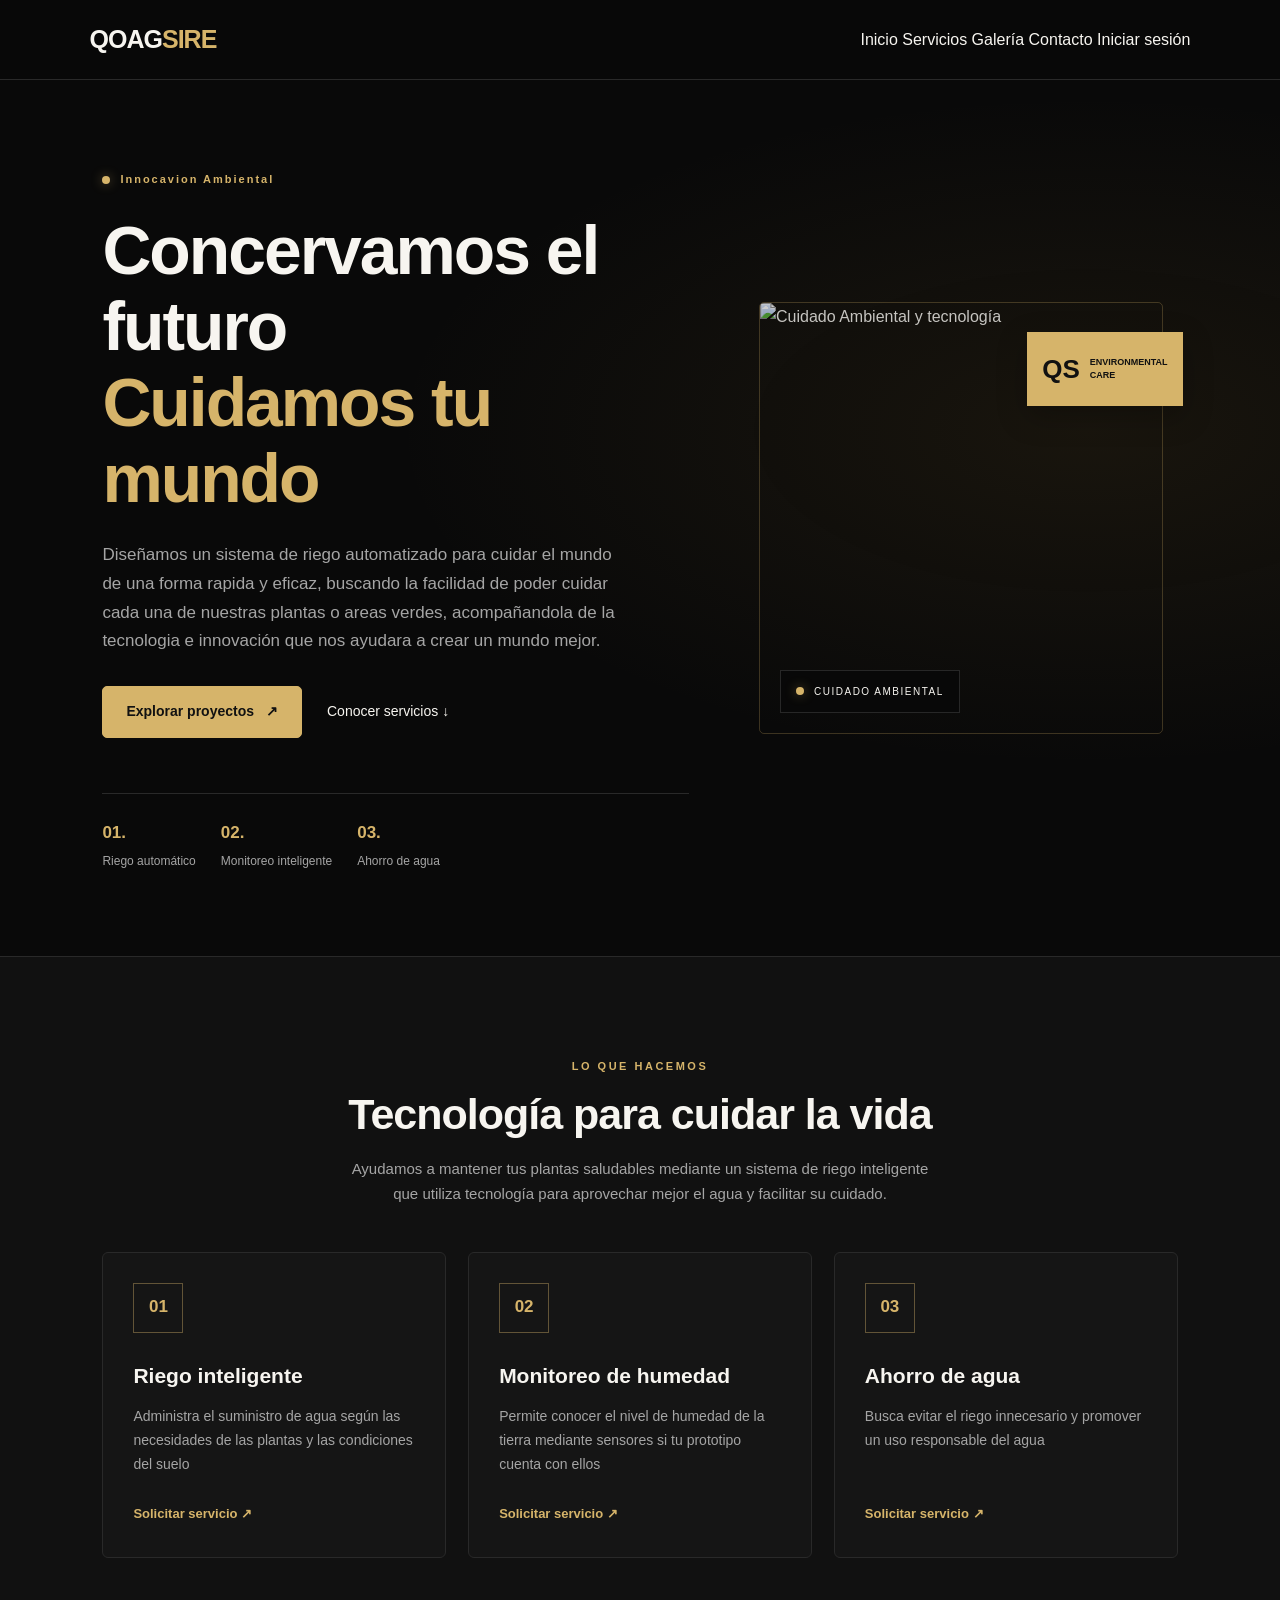
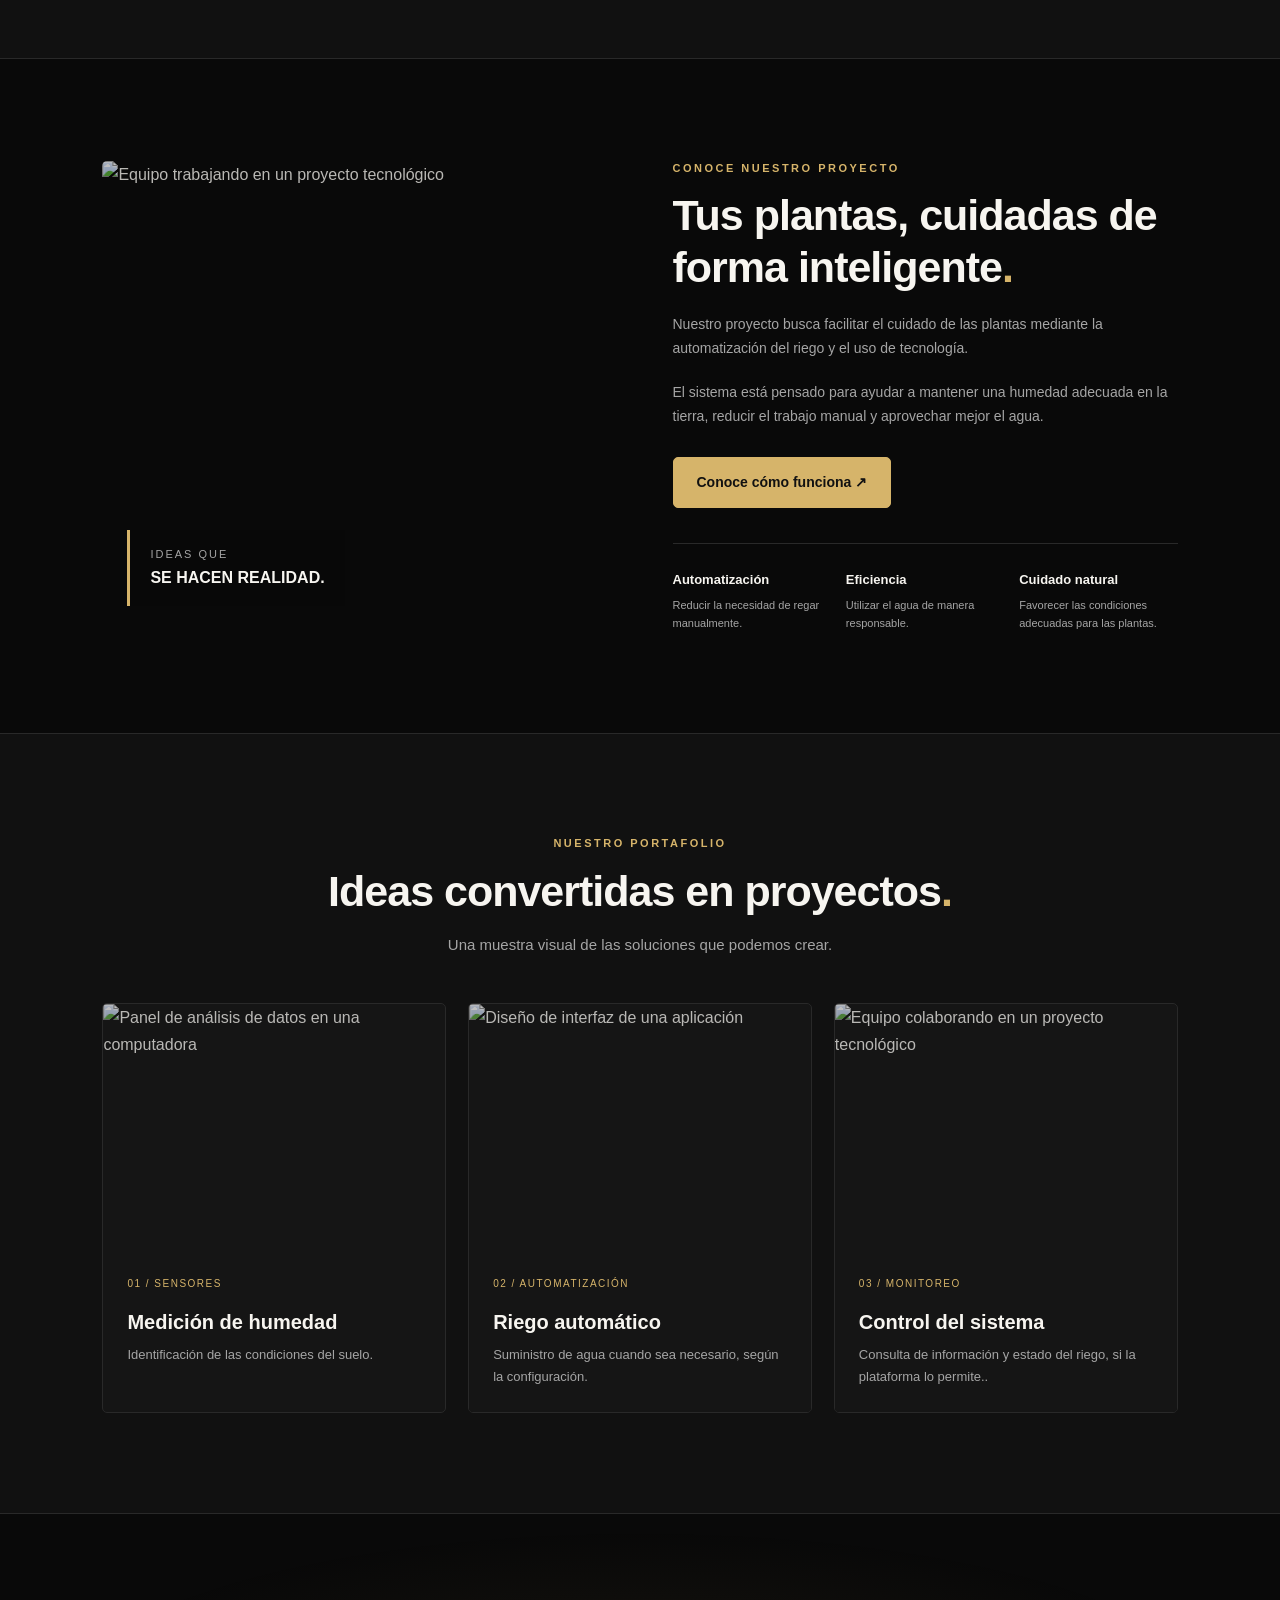
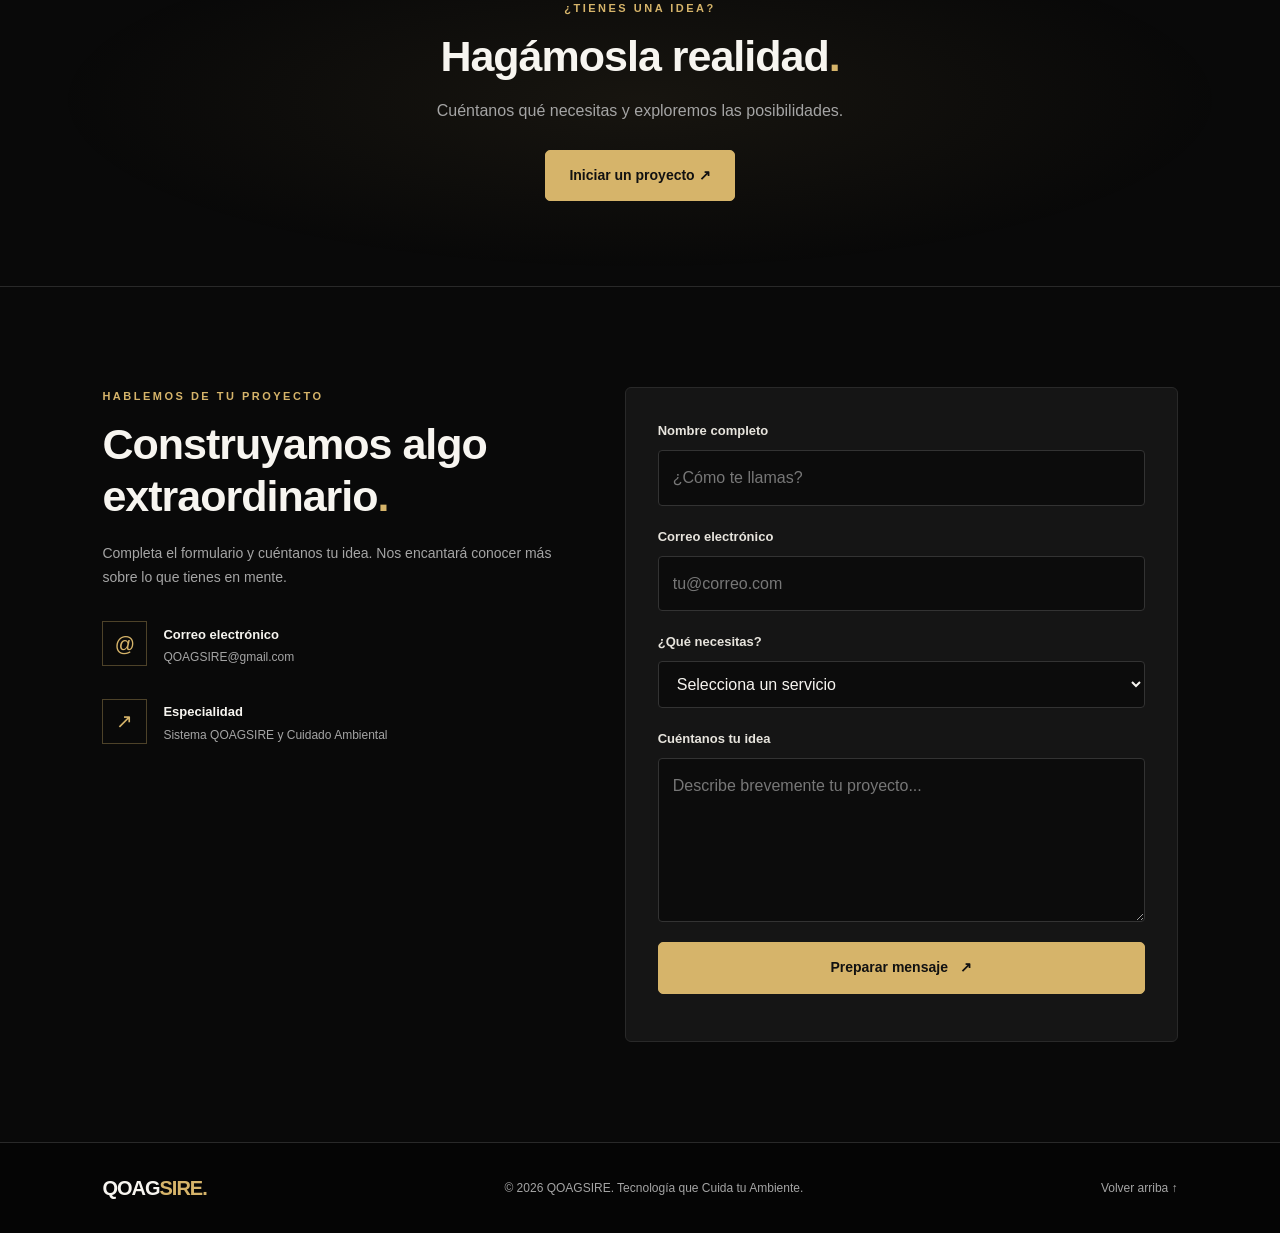
==== commit 0e12ae2b: "Refactor index.html structure and content" ====
--- a/index.html
+++ b/index.html
@@ -25,21 +25,20 @@
             ☰
         </button>
 
-        <nav id="navegacion" class="navegacion">
-            <a href="#inicio">Inicio</a>
-            <a href="#servicios">Servicios</a>
-            <a href="#nosotros">Nosotros</a>
-            <a href="#proyectos">Proyectos</a>
-            <a href="#contacto">Contacto</a>
-        </nav>
-
-       
-
-         <!--login-->
-    
-<a href="login.html" class="boton boton-header">
-    Iniciar sesión ↗
-</a>
+       <nav id="navegacion">
+    <a href="#inicio">Inicio</a>
+    <a href="#servicios">Servicios</a>
+    <a href="#galeria">Galería</a>
+    <a href="#contacto">Contacto</a>
+
+    <a href="login.html" id="btnIniciarSesion" class="boton-menu">
+        Iniciar sesión
+    </a>
+
+    <a href="#" id="btnCerrarSesion" class="boton-menu" hidden>
+        Cerrar sesión
+    </a>
+</nav>
 
 
     </header>
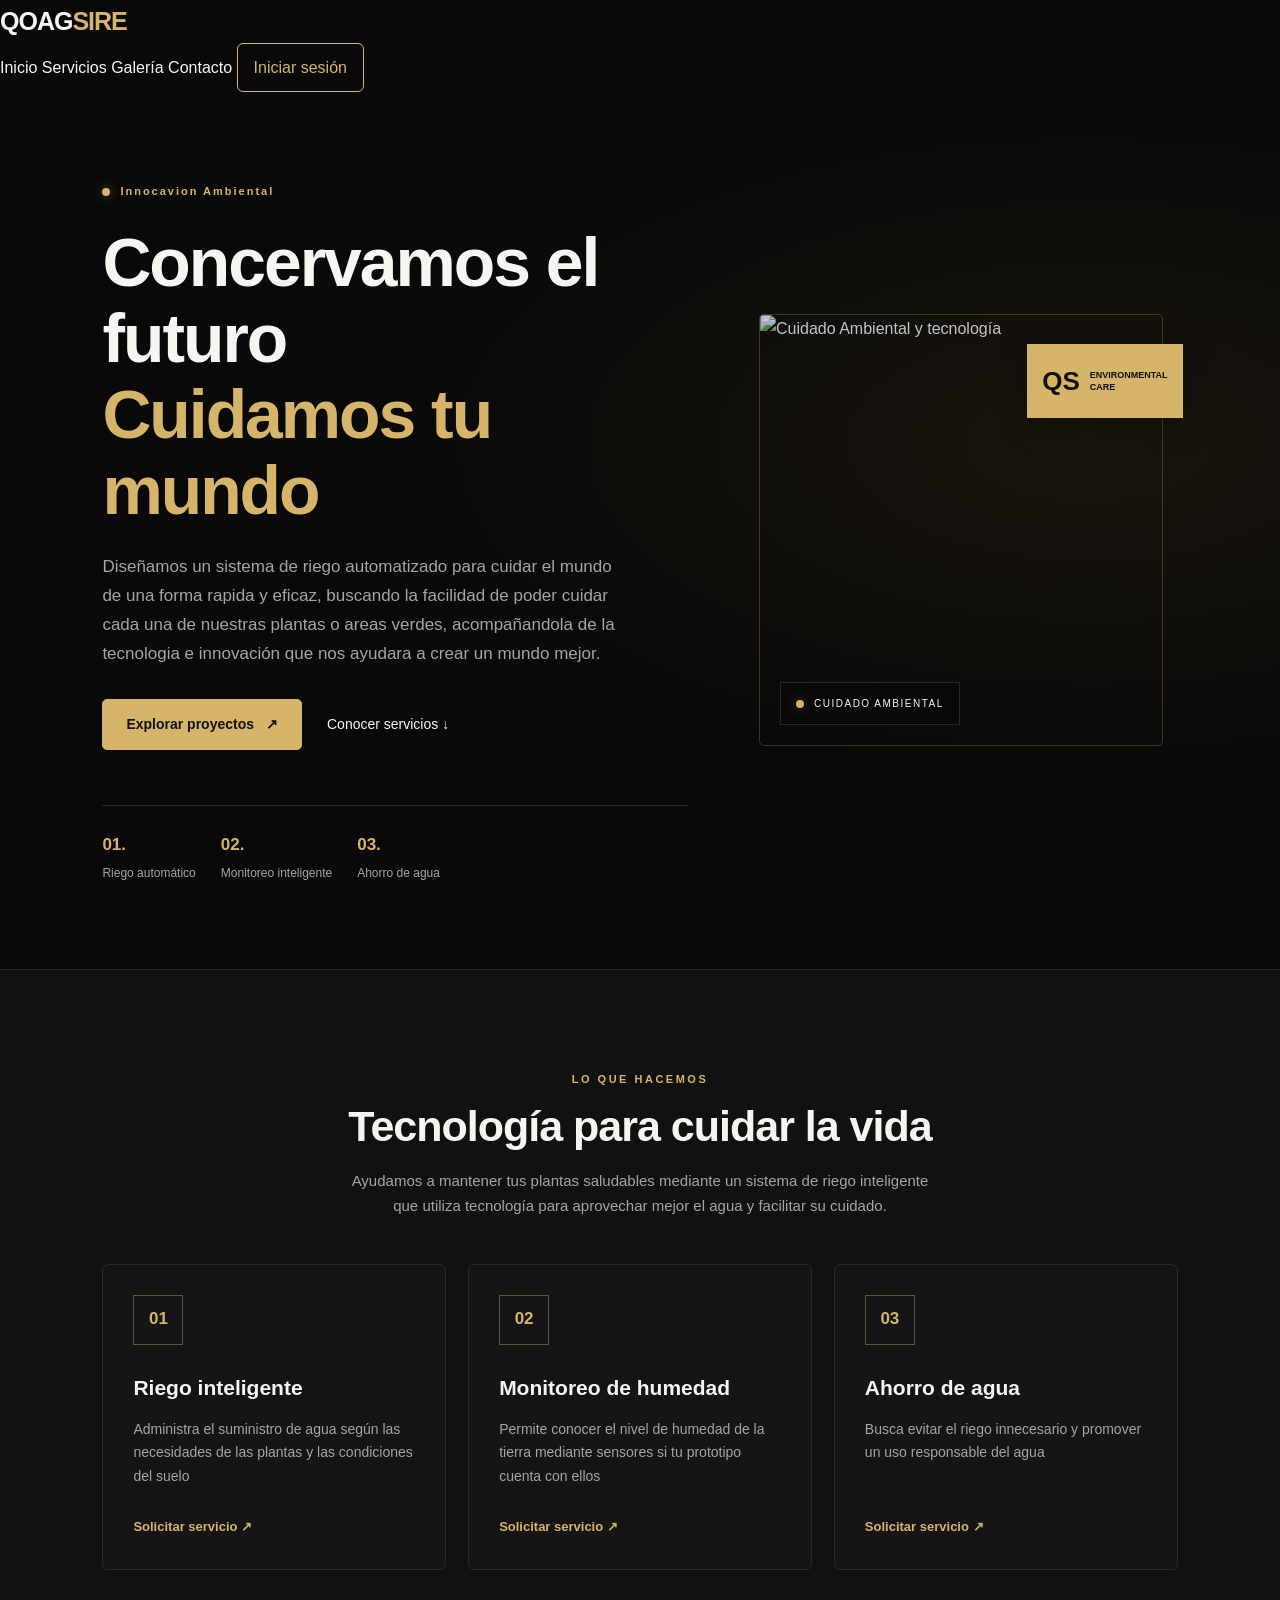
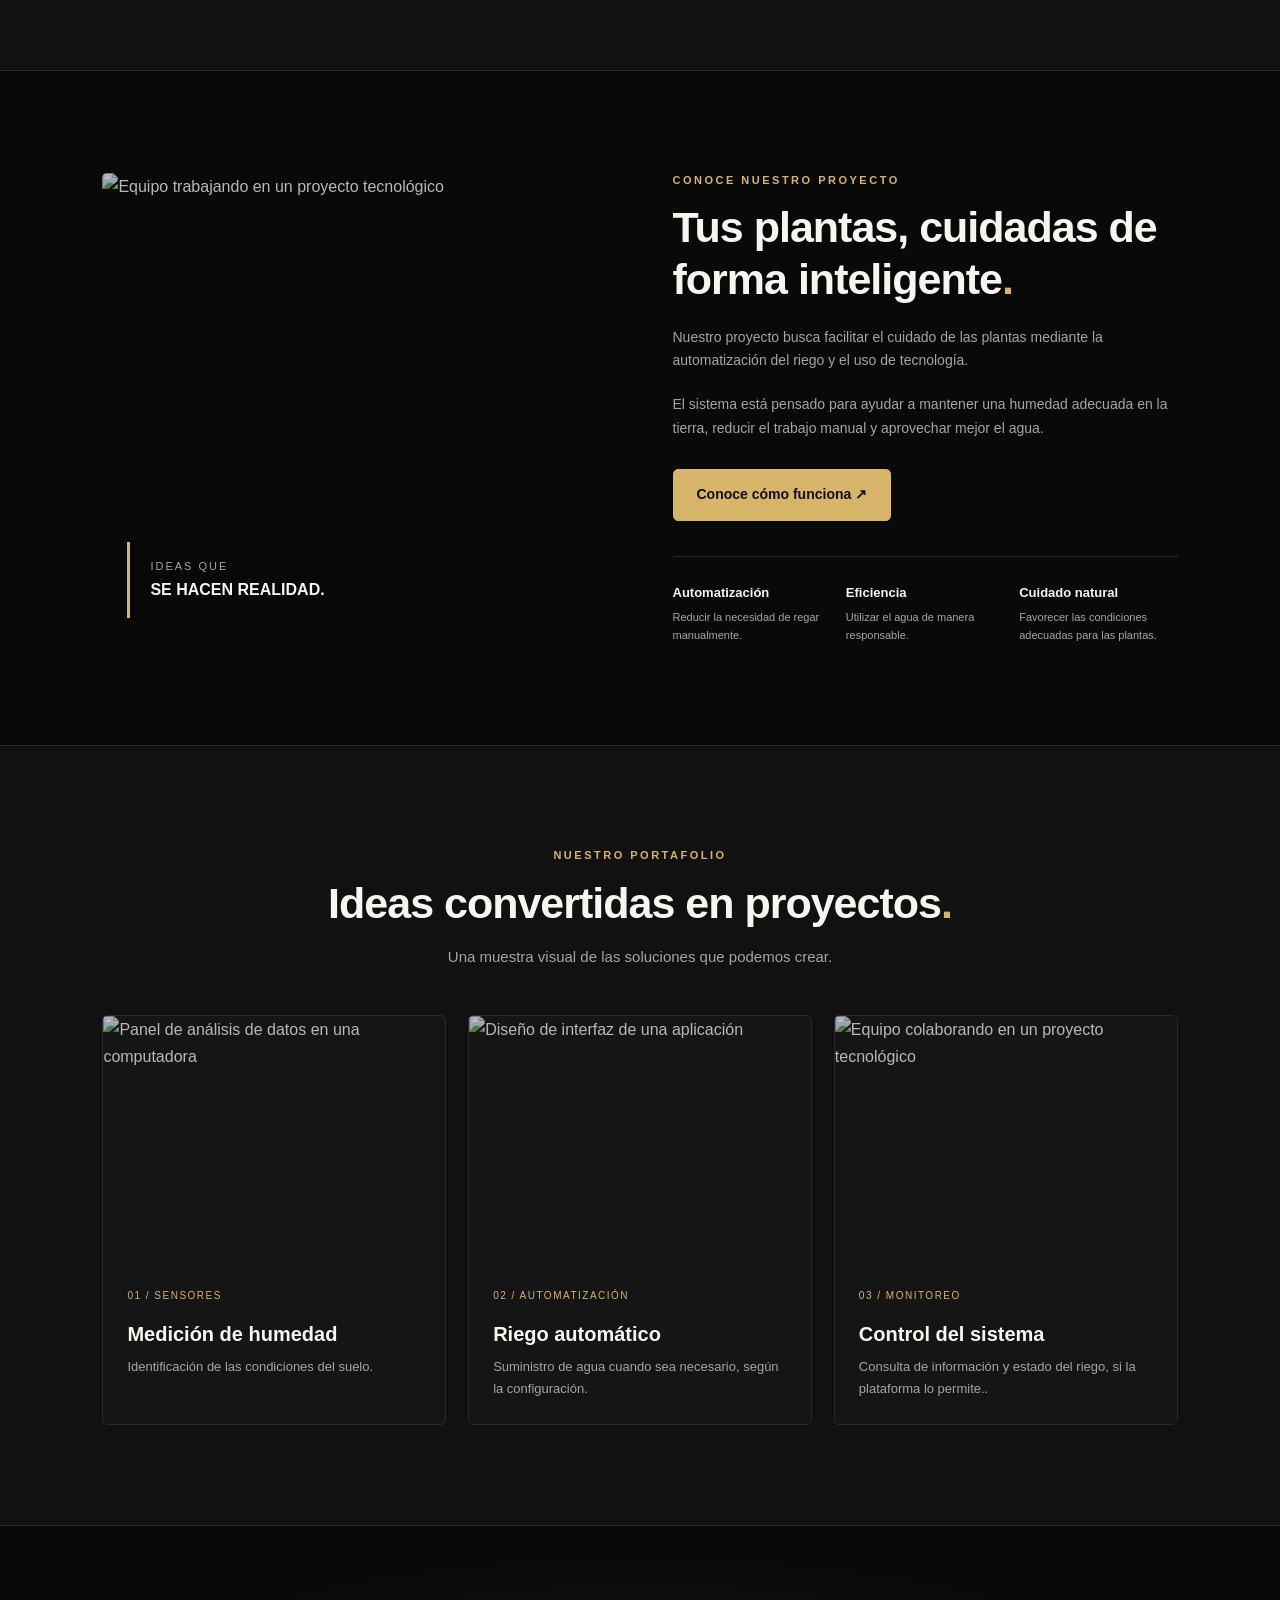
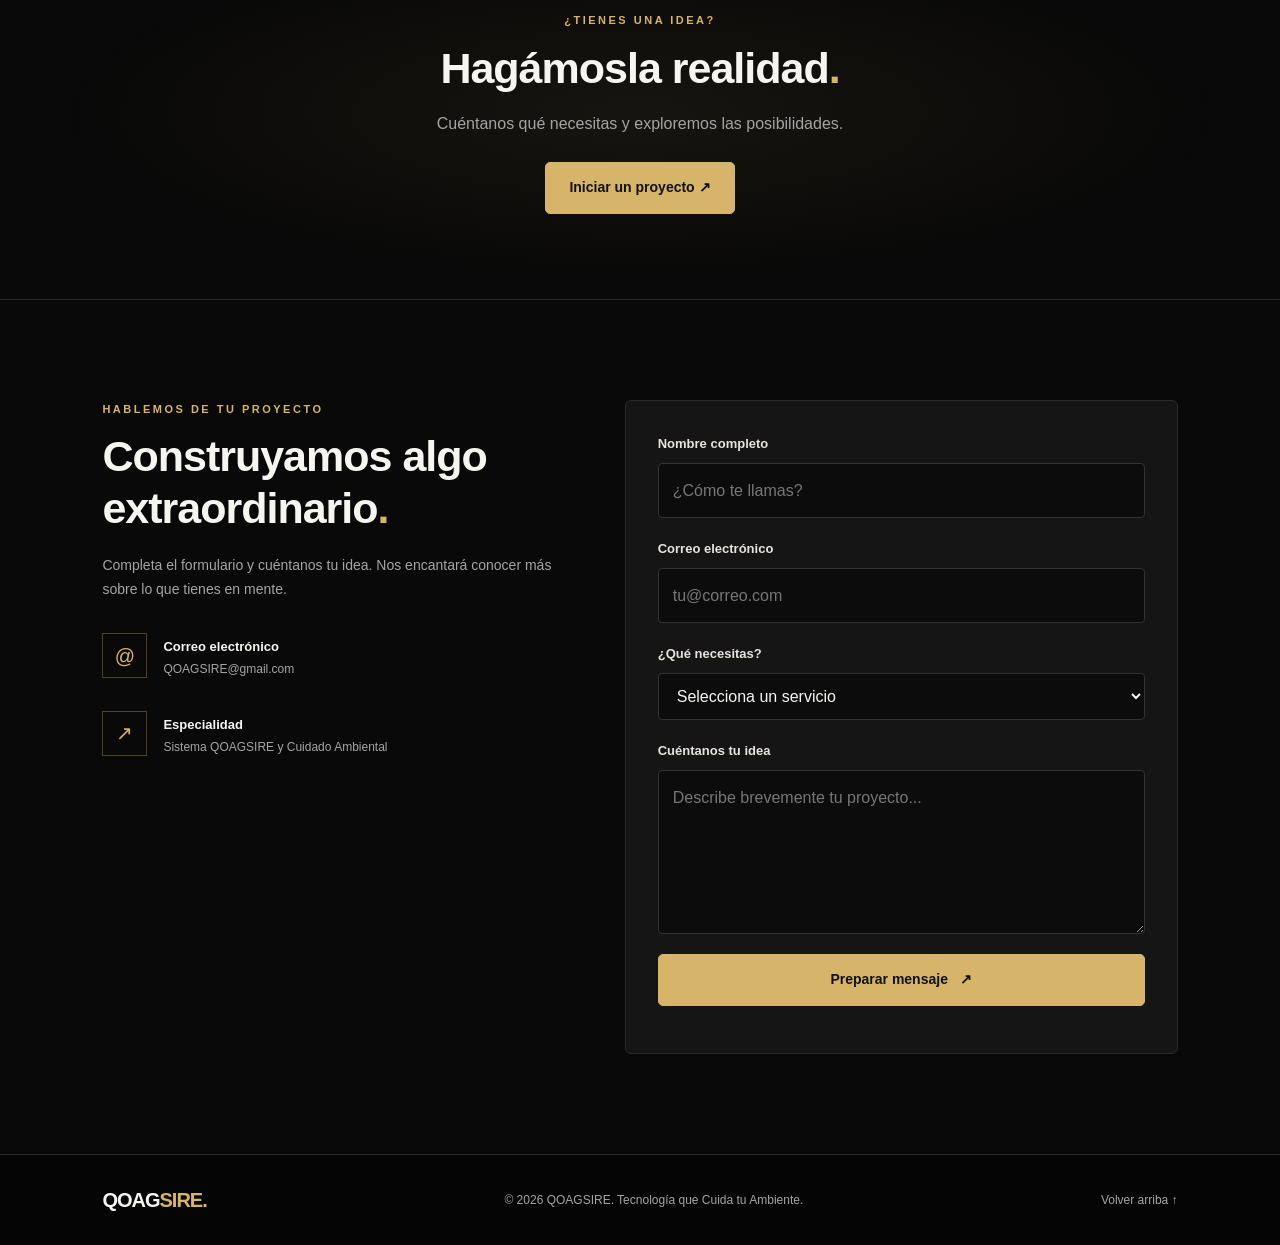
==== commit c4eb6ae1: "Refactor header and footer structure in index.html" ====
--- a/index.html
+++ b/index.html
@@ -14,36 +14,46 @@
 <body>
 
     <!-- ENCABEZADO -->
-    <header class="encabezado">
+ 
+<header>
+    <div class="header-contenido">
+
         <a href="#inicio" class="logo">
             QOAG<span>SIRE</span>
         </a>
 
-        <button class="menu-toggle" id="menuToggle"
-            aria-label="Abrir menú" aria-expanded="false"
-            aria-controls="navegacion">
+        <button
+            id="menuToggle"
+            aria-label="Abrir menú"
+            aria-expanded="false"
+            aria-controls="navegacion"
+            type="button">
             ☰
         </button>
 
-       <nav id="navegacion">
-    <a href="#inicio">Inicio</a>
-    <a href="#servicios">Servicios</a>
-    <a href="#galeria">Galería</a>
-    <a href="#contacto">Contacto</a>
-
-    <a href="login.html" id="btnIniciarSesion" class="boton-menu">
-        Iniciar sesión
-    </a>
-
-    <a href="#" id="btnCerrarSesion" class="boton-menu" hidden>
-        Cerrar sesión
-    </a>
-</nav>
-
-
-    </header>
-
-   
+        <nav id="navegacion">
+            <a href="#inicio">Inicio</a>
+            <a href="#servicios">Servicios</a>
+            <a href="#galeria">Galería</a>
+            <a href="#contacto">Contacto</a>
+
+            <a href="login.html"
+               id="btnIniciarSesion"
+               class="boton-menu">
+                Iniciar sesión
+            </a>
+
+            <a href="#"
+               id="btnCerrarSesion"
+               class="boton-menu"
+               hidden>
+                Cerrar sesión
+            </a>
+        </nav>
+
+    </div>
+</header>
+  
     <main>
 
         <!-- PORTADA -->
--- a/estilos.css
+++ b/estilos.css
@@ -965,3 +965,144 @@
         transform: none;
     }
 }
+
+
+/* Botones de inicio y cierre de sesión */
+
+.boton-menu {
+    display: inline-flex;
+    align-items: center;
+    justify-content: center;
+    text-decoration: none;
+    border: 1px solid #d6b46a;
+    border-radius: 6px;
+    padding: 10px 16px;
+    color: #d6b46a;
+    background: transparent;
+    transition: 0.3s ease;
+}
+
+.boton-menu:hover {
+    color: #080808;
+    background: #d6b46a;
+}
+
+/* Ocultar el botón que no corresponda */
+
+.boton-menu[hidden] {
+    display: none !important;
+}
+
+/* Ajustes para celulares */
+
+@media (max-width: 768px) {
+    #navegacion .boton-menu {
+        width: 100%;
+        box-sizing: border-box;
+        margin-top: 8px;
+        text-align: center;
+    }
+}
+
+
+/* =========================
+   MENU RESPONSIVO PARA CELULARES
+========================= */
+
+@media (max-width: 768px) {
+
+    /* Encabezado */
+    header {
+        position: relative;
+        z-index: 1000;
+    }
+
+    .header-contenido {
+        display: flex;
+        align-items: center;
+        justify-content: space-between;
+        flex-wrap: wrap;
+        gap: 15px;
+    }
+
+    /* Logo */
+    .logo {
+        margin: 0;
+        font-size: 26px;
+    }
+
+    /* Botón hamburguesa */
+    #menuToggle {
+        display: flex;
+        align-items: center;
+        justify-content: center;
+        width: 48px;
+        height: 48px;
+        padding: 0;
+        border: 1px solid #d6b46a;
+        border-radius: 10px;
+        background: #0a0a0a;
+        color: #d6b46a;
+        font-size: 27px;
+        cursor: pointer;
+    }
+
+    /* Menú cerrado */
+    #navegacion {
+        display: none;
+        flex-direction: column;
+        align-items: stretch;
+        gap: 0;
+        width: 100%;
+        padding: 12px;
+        margin-top: 10px;
+        box-sizing: border-box;
+        background: #101010;
+        border: 1px solid #292929;
+        border-radius: 12px;
+    }
+
+    /* Menú abierto */
+    #navegacion.abierto {
+        display: flex;
+    }
+
+    /* Enlaces */
+    #navegacion a {
+        display: block;
+        width: 100%;
+        box-sizing: border-box;
+        padding: 14px 12px;
+        color: #eeeeee;
+        text-decoration: none;
+        text-align: left;
+        border-bottom: 1px solid #252525;
+        font-size: 16px;
+    }
+
+    #navegacion a:hover {
+        color: #d6b46a;
+        background: #191919;
+    }
+
+    /* Botones de sesión */
+    #navegacion .boton-menu {
+        width: 100%;
+        margin-top: 10px;
+        border: 1px solid #d6b46a;
+        border-radius: 7px;
+        color: #d6b46a;
+        text-align: center;
+    }
+
+    #navegacion .boton-menu[hidden] {
+        display: none !important;
+    }
+}
+
+/* En computadoras se oculta la hamburguesa */
+@media (min-width: 769px) {
+    #menuToggle {
+        display: none;
+    }
+}
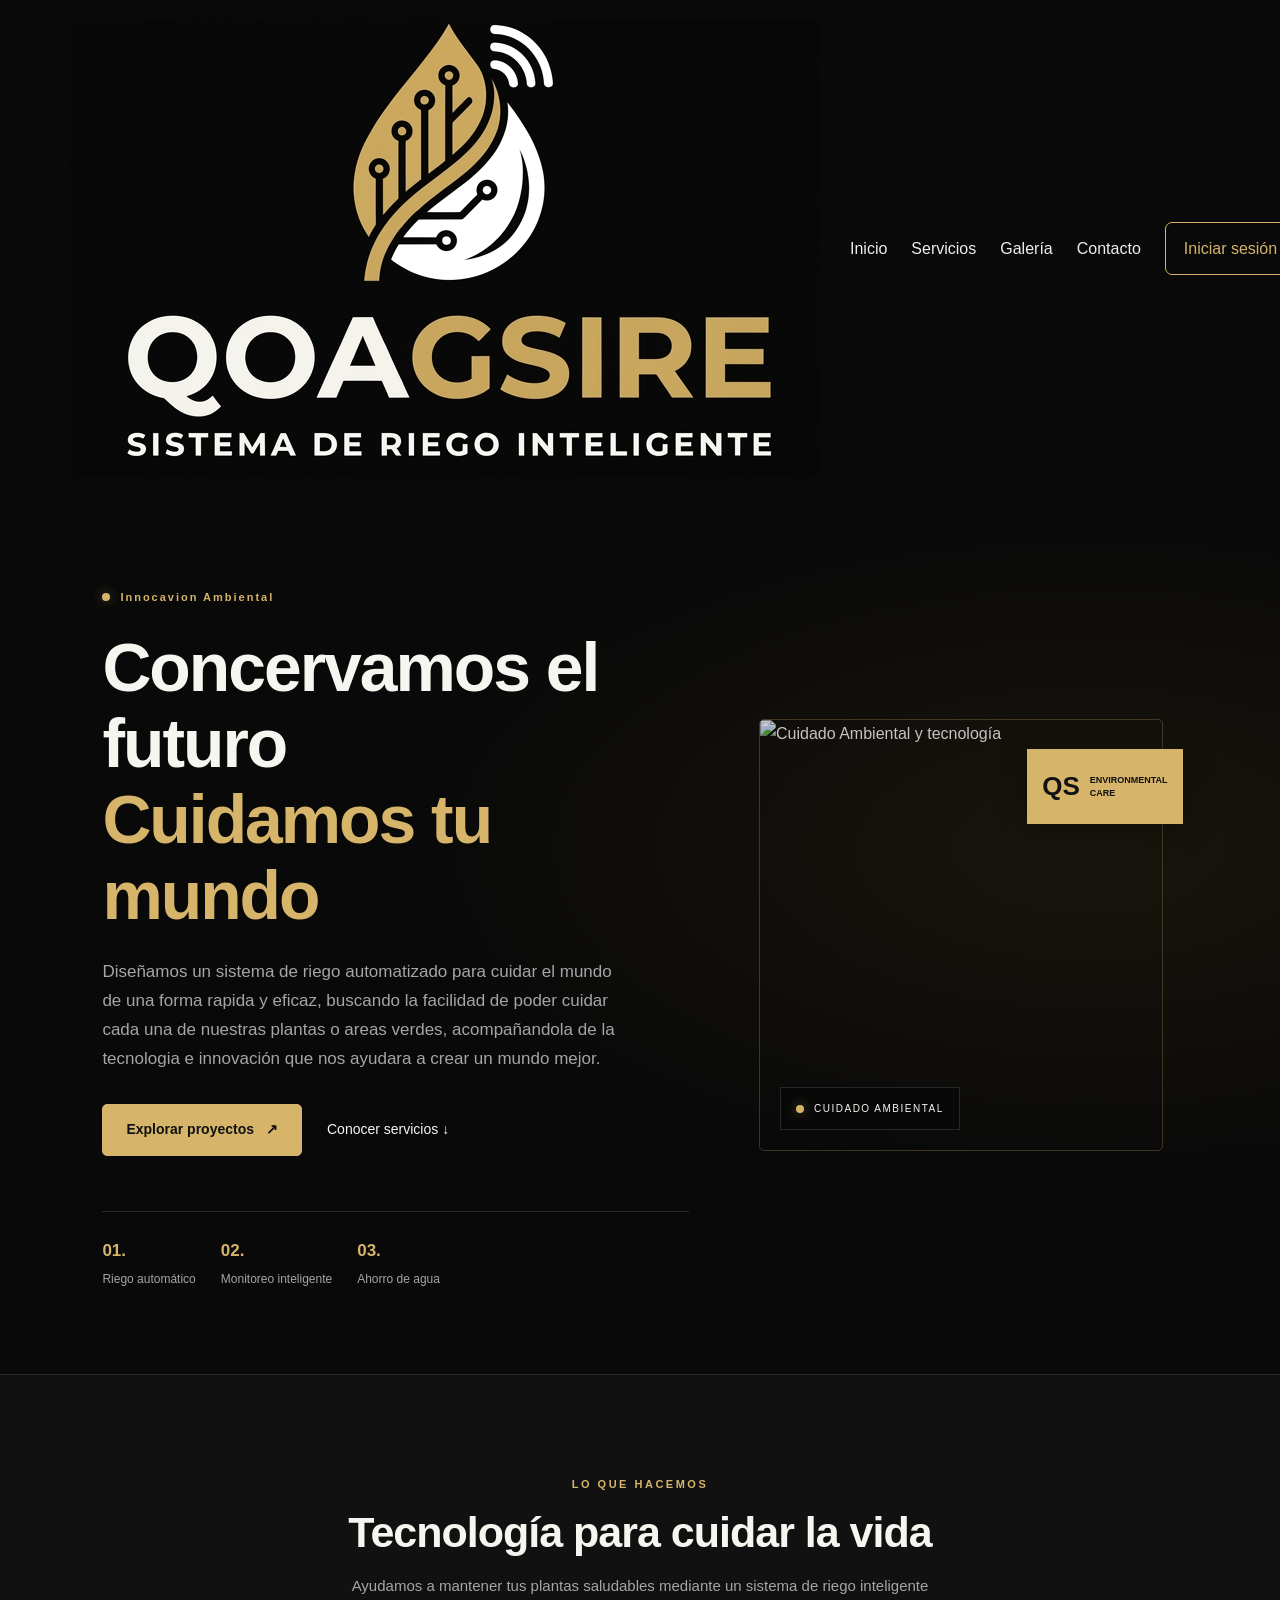
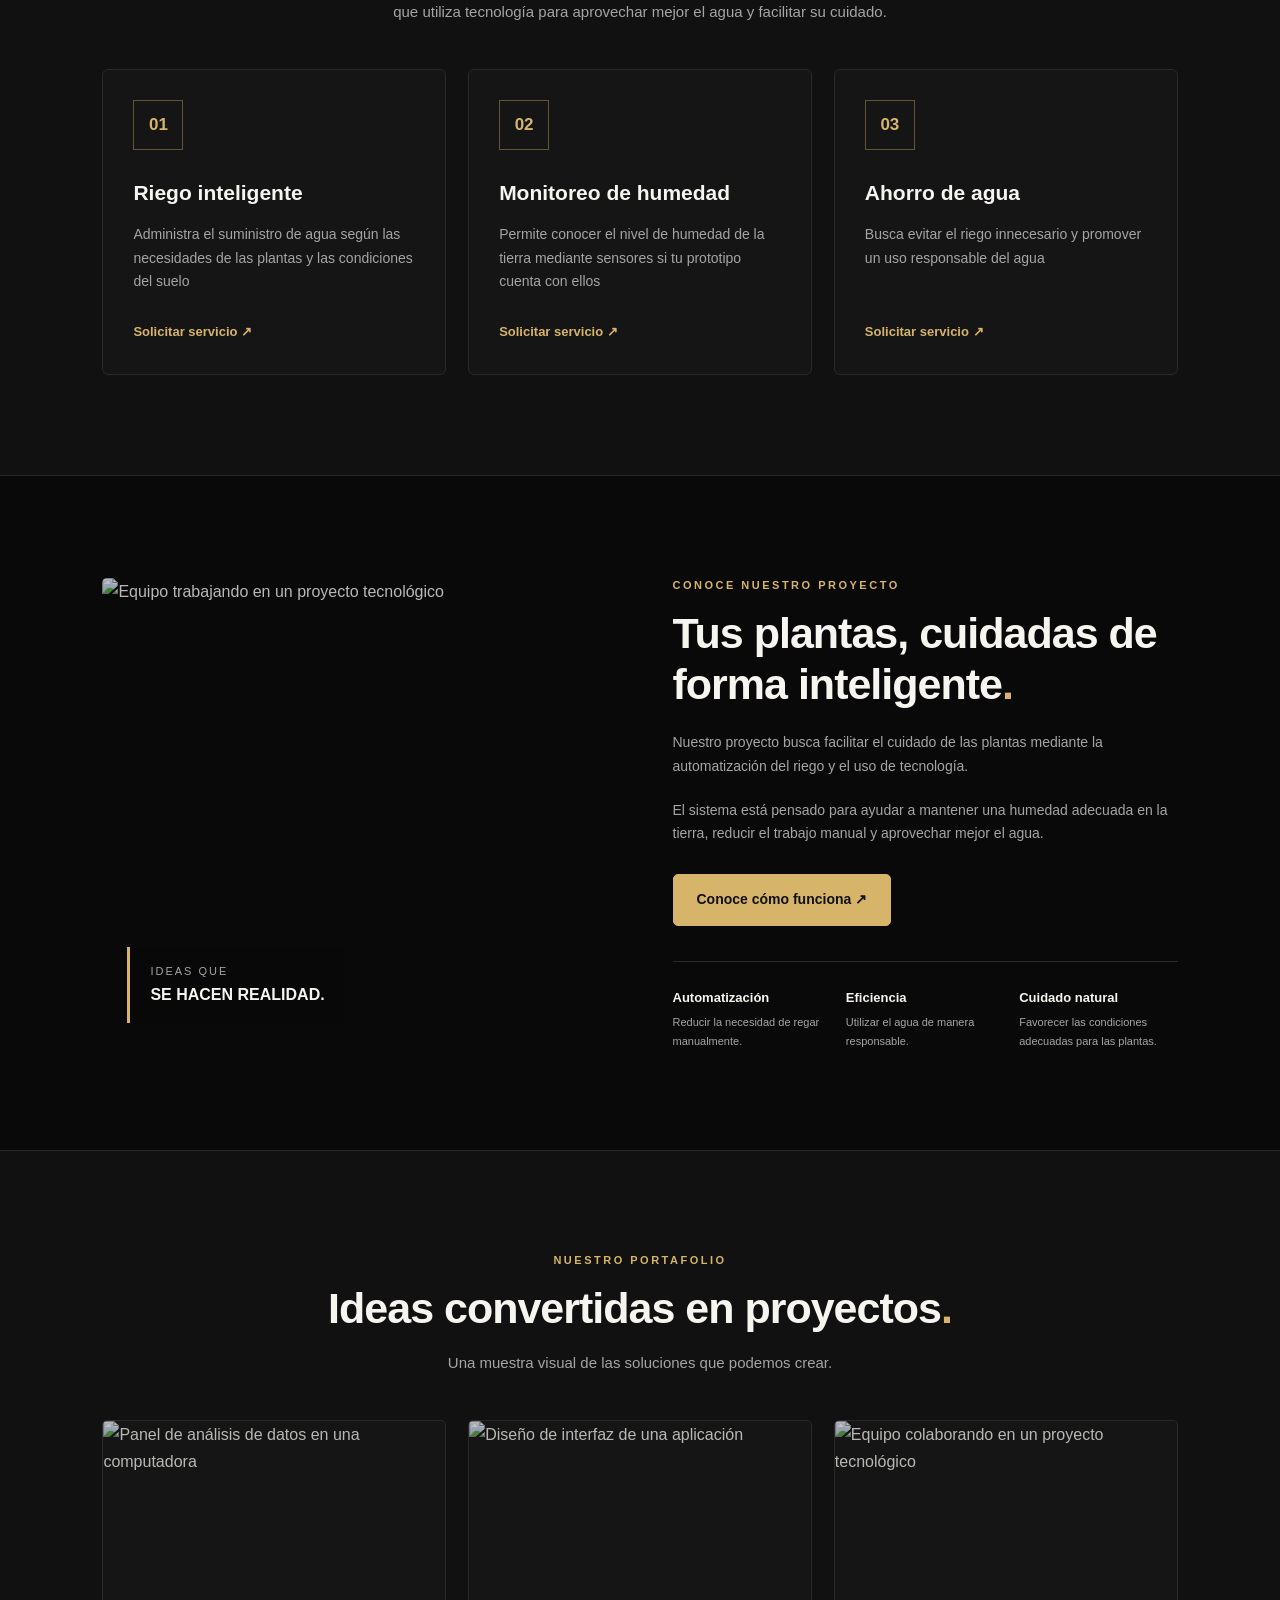
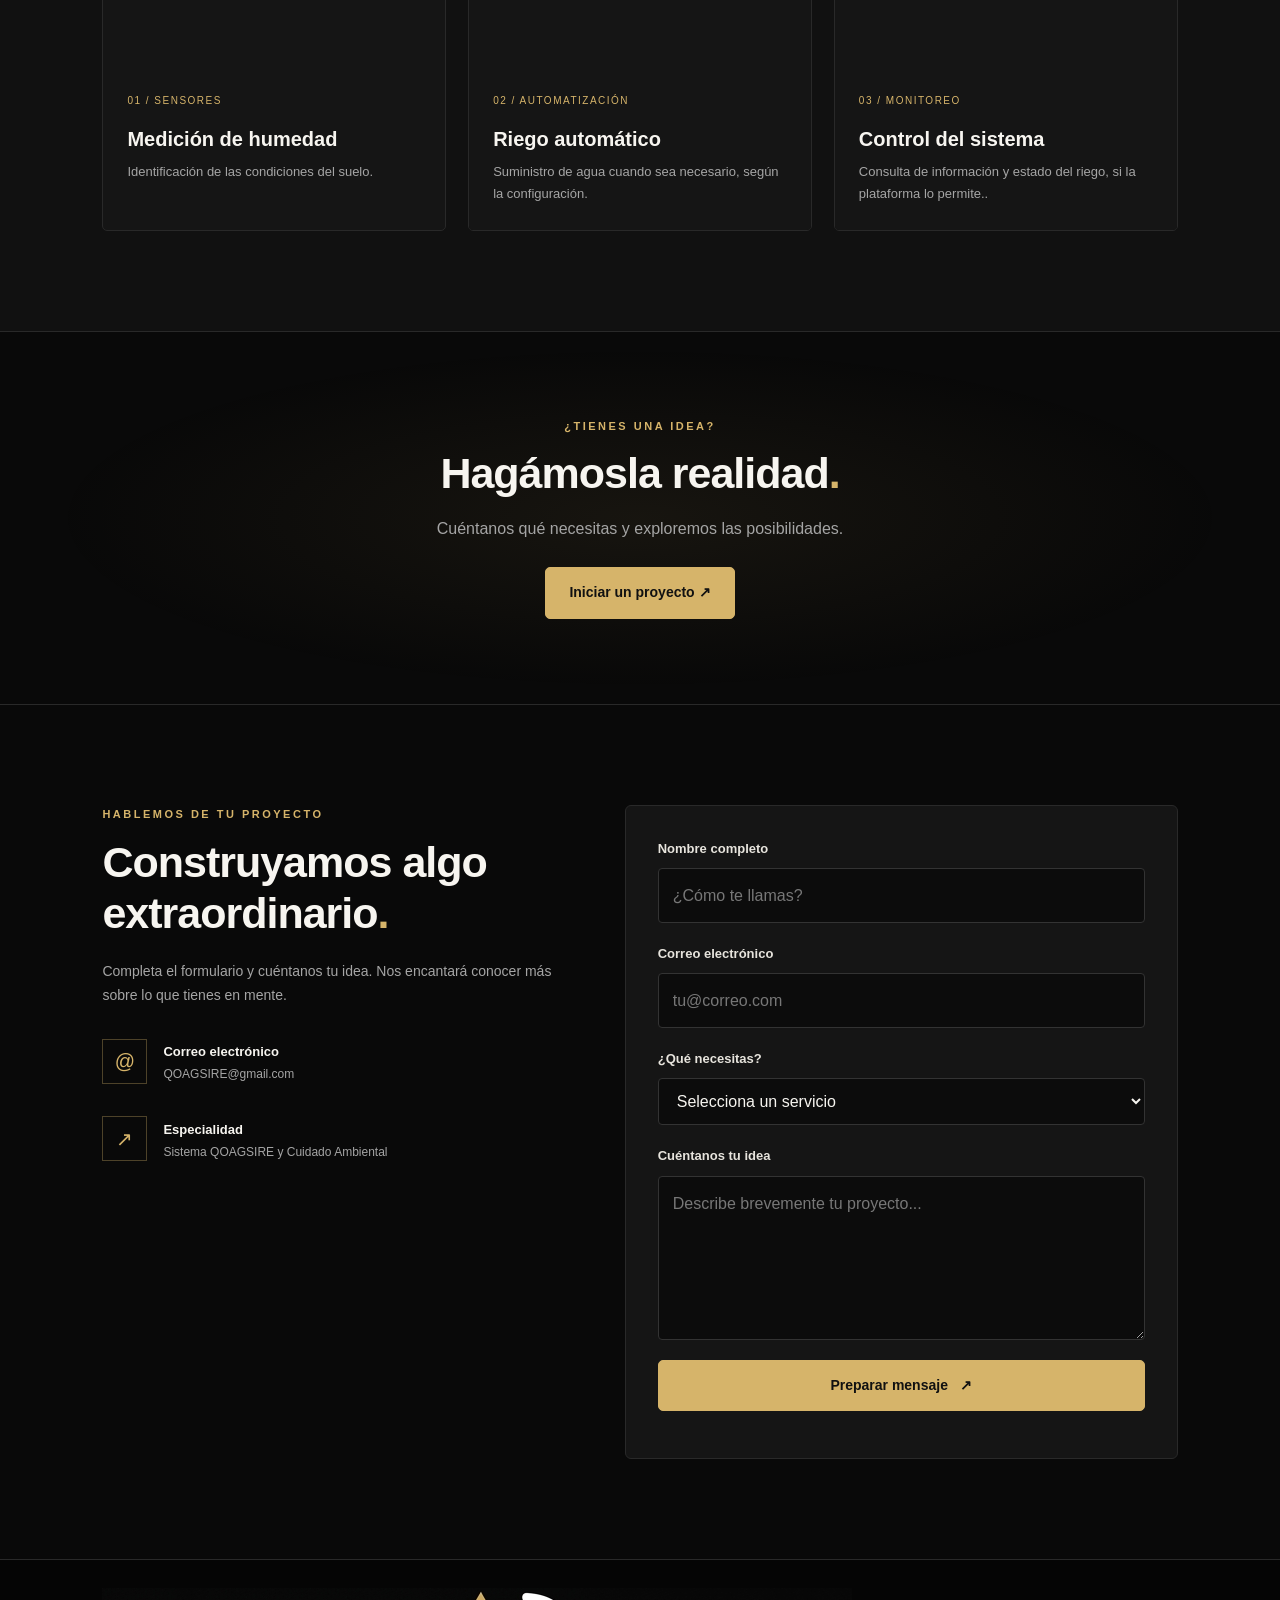
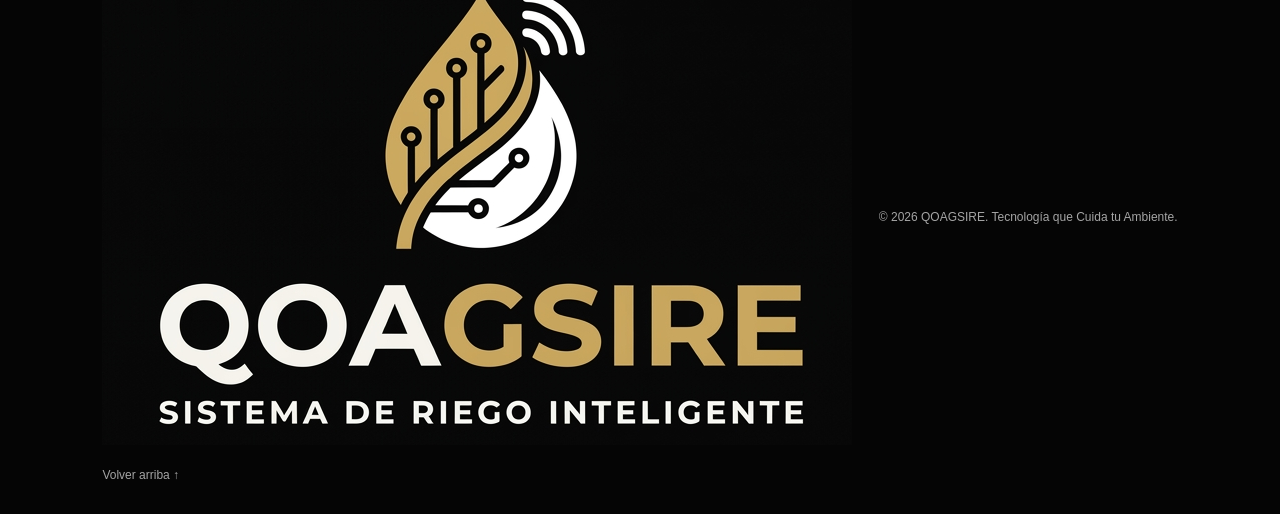
==== commit f22768e6: "Fix HTML structure and add logo images" ====
--- a/index.html
+++ b/index.html
@@ -19,7 +19,7 @@
     <div class="header-contenido">
 
         <a href="#inicio" class="logo">
-            QOAG<span>SIRE</span>
+        <img src="logoinicio.png" alt="Logo" width="50">
         </a>
 
         <button
@@ -370,7 +370,9 @@
 
     <!-- PIE DE PÁGINA -->
     <footer class="pie">
-        <a href="#inicio" class="logo">QOAG<span>SIRE.</span></a>
+        <a href="#inicio" class="logo">
+            <img src="logoinicio.png" alt="Logo" width="50">
+        </a>
 
         <p>
             © <span id="anio"></span> QOAGSIRE.
--- a/estilos.css
+++ b/estilos.css
@@ -1106,3 +1106,115 @@
         display: none;
     }
 }
+
+/* =========================
+   CORRECCION DEL ENCABEZADO
+========================= */
+
+/* LAPTOP Y COMPUTADORA */
+@media (min-width: 769px) {
+
+    header {
+        position: relative;
+        z-index: 1000;
+    }
+
+    .header-contenido {
+        display: flex;
+        align-items: center;
+        justify-content: space-between;
+        flex-direction: row;
+        flex-wrap: nowrap;
+        gap: 30px;
+        width: 100%;
+        max-width: 1200px;
+        margin: 0 auto;
+        padding: 20px 30px;
+        box-sizing: border-box;
+    }
+
+    .logo {
+        flex-shrink: 0;
+        margin: 0;
+    }
+
+    #menuToggle {
+        display: none !important;
+    }
+
+    #navegacion {
+        display: flex !important;
+        flex-direction: row;
+        align-items: center;
+        justify-content: flex-end;
+        gap: 24px;
+        width: auto;
+        margin: 0;
+        padding: 0;
+        background: transparent;
+        border: none;
+    }
+
+    #navegacion a {
+        display: inline-flex;
+        align-items: center;
+        width: auto;
+        padding: 10px 0;
+        white-space: nowrap;
+        border: none;
+        background: transparent;
+        color: #eeeeee;
+        text-decoration: none;
+    }
+
+    #navegacion a:hover {
+        color: #d6b46a;
+        background: transparent;
+    }
+
+    #navegacion .boton-menu {
+        padding: 12px 18px;
+        border: 1px solid #d6b46a;
+        border-radius: 7px;
+        color: #d6b46a;
+    }
+
+    #navegacion .boton-menu[hidden] {
+        display: none !important;
+    }
+}
+
+/* CELULAR */
+@media (max-width: 768px) {
+
+    .header-contenido {
+        display: flex;
+        flex-direction: row;
+        flex-wrap: wrap;
+        align-items: center;
+        justify-content: space-between;
+        gap: 12px;
+        padding: 20px;
+    }
+
+    #menuToggle {
+        display: flex;
+    }
+
+    #navegacion {
+        display: none !important;
+        flex-direction: column;
+        align-items: stretch;
+        width: 100%;
+    }
+
+    #navegacion.abierto {
+        display: flex !important;
+    }
+
+    #navegacion a {
+        width: 100%;
+        box-sizing: border-box;
+        padding: 14px;
+    }
+}
